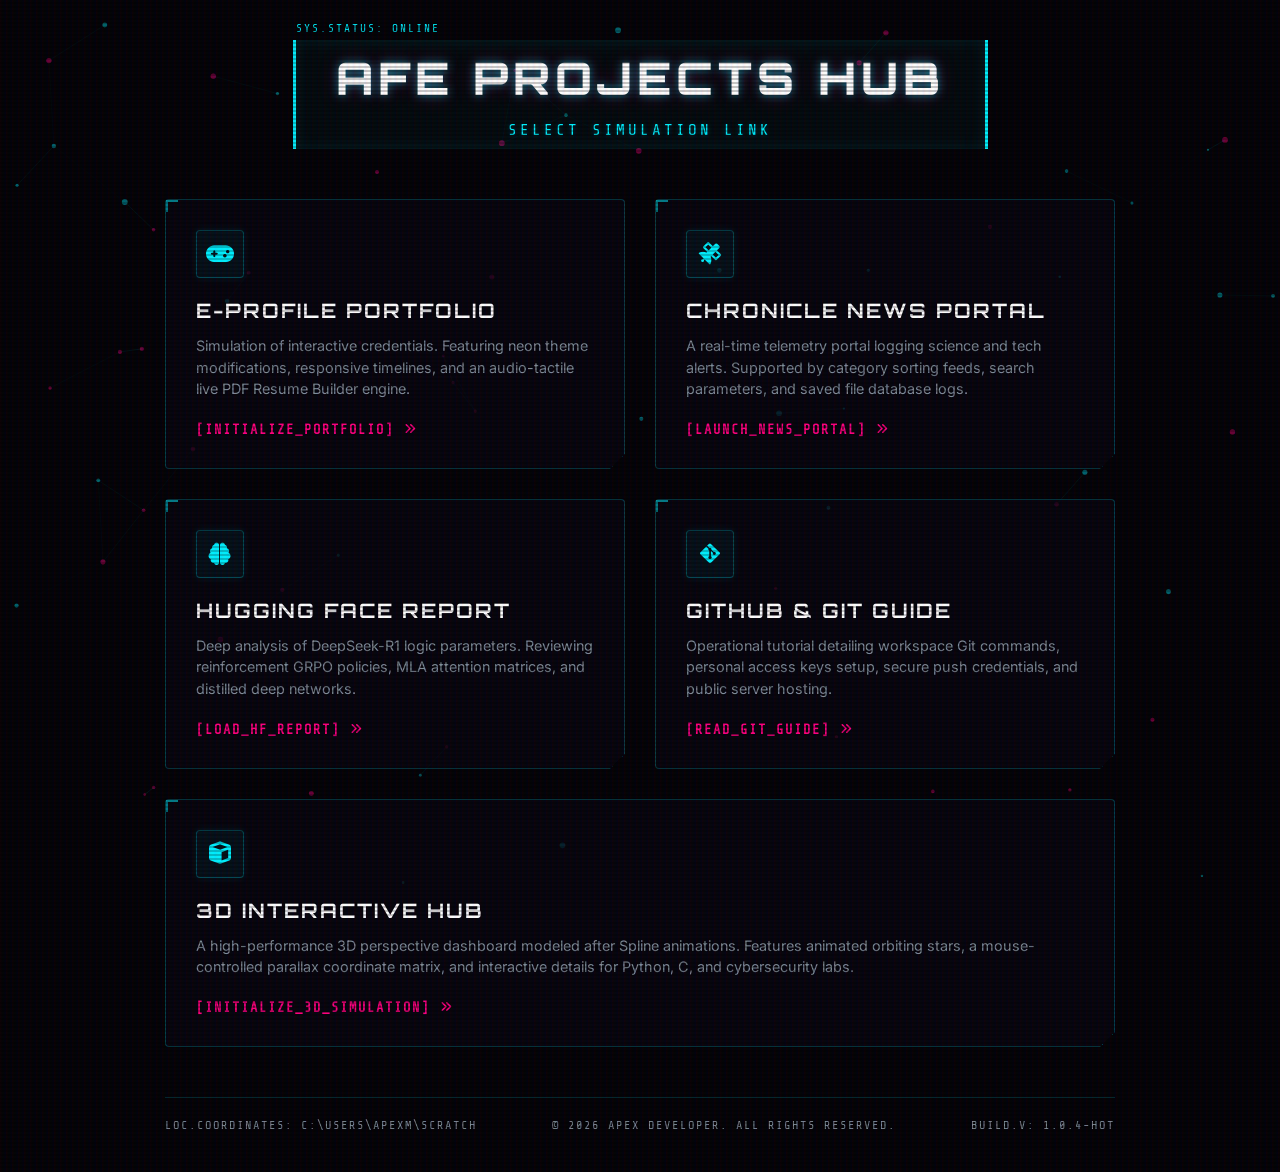
==== index.html @ 64f12b9b "Add Spline-inspired 3D Interactive Hub page under 3d_portfolio" ====
<!DOCTYPE html>
<html lang="en">
<head>
  <meta charset="UTF-8">
  <meta name="viewport" content="width=device-width, initial-scale=1.0">
  <title>AFE Projects Hub | Gaming HUD Gateway</title>
  <meta name="description" content="Futuristic gaming HUD portal linking to portfolio, news, and technical reports.">
  <!-- Google Fonts -->
  <link rel="preconnect" href="https://fonts.googleapis.com">
  <link rel="preconnect" href="https://fonts.gstatic.com" crossorigin>
  <link href="https://fonts.googleapis.com/css2?family=Orbitron:wght@500;700;900&family=Share+Tech+Mono&family=Inter:wght@400;500;600&display=swap" rel="stylesheet">
  <!-- Icons -->
  <link rel="stylesheet" href="https://cdnjs.cloudflare.com/ajax/libs/font-awesome/6.4.0/css/all.min.css">
  
  <style>
    :root {
      --bg: #030206;
      --accent-neon: #00f0ff; /* Cyber Cyan */
      --accent-magenta: #ff007f; /* Neon Pink */
      --accent-purple: #8b5cf6;
      --card-bg: rgba(9, 6, 18, 0.7);
      --border-neon: rgba(0, 240, 255, 0.25);
      --text: #ffffff;
      --text-muted: #808d9a;
    }
    
    * {
      box-sizing: border-box;
      margin: 0;
      padding: 0;
      user-select: none;
    }
    
    body {
      font-family: 'Share Tech Mono', monospace;
      background-color: var(--bg);
      color: var(--text);
      min-height: 100vh;
      display: flex;
      flex-direction: column;
      justify-content: center;
      align-items: center;
      position: relative;
      overflow: hidden;
      padding: 40px 20px;
    }
    
    /* Interactive Background Canvas */
    #particle-canvas {
      position: absolute;
      top: 0;
      left: 0;
      width: 100vw;
      height: 100vh;
      z-index: 1;
      pointer-events: all;
    }
    
    /* CRT Scanlines Overlay */
    .scanlines {
      position: absolute;
      top: 0;
      left: 0;
      width: 100%;
      height: 100%;
      background: linear-gradient(
        rgba(18, 16, 16, 0) 50%, 
        rgba(0, 0, 0, 0.25) 50%
      ), linear-gradient(
        90deg,
        rgba(255, 0, 0, 0.06),
        rgba(0, 255, 0, 0.02),
        rgba(0, 0, 255, 0.06)
      );
      background-size: 100% 4px, 6px 100%;
      z-index: 10;
      pointer-events: none;
      opacity: 0.85;
    }
    
    .container {
      max-width: 950px;
      width: 100%;
      position: relative;
      z-index: 5;
      text-align: center;
    }
    
    /* Header HUD Branding */
    header {
      margin-bottom: 50px;
      position: relative;
    }
    
    .hud-title-wrapper {
      display: inline-block;
      border-left: 3px solid var(--accent-neon);
      border-right: 3px solid var(--accent-neon);
      padding: 10px 40px;
      background: rgba(0, 240, 255, 0.03);
      box-shadow: inset 0 0 15px rgba(0, 240, 255, 0.1);
      position: relative;
    }
    
    .hud-title-wrapper::before {
      content: 'SYS.STATUS: ONLINE';
      position: absolute;
      top: -18px;
      left: 0;
      font-size: 0.7rem;
      color: var(--accent-neon);
      letter-spacing: 2px;
    }
    
    h1 {
      font-family: 'Orbitron', sans-serif;
      font-size: 2.8rem;
      font-weight: 900;
      letter-spacing: 5px;
      text-transform: uppercase;
      text-shadow: 0 0 10px rgba(0, 240, 255, 0.5), 0 0 20px rgba(255, 0, 127, 0.3);
      position: relative;
    }
    
    .subtitle {
      color: var(--accent-neon);
      font-size: 1rem;
      letter-spacing: 3px;
      margin-top: 15px;
      text-transform: uppercase;
      text-shadow: 0 0 5px rgba(0, 240, 255, 0.3);
    }
    
    /* Grid layout */
    .grid {
      display: grid;
      grid-template-columns: repeat(2, 1fr);
      gap: 30px;
      margin-bottom: 50px;
    }
    
    /* Gaming Cyber Cards */
    .card {
      background: var(--card-bg);
      border: 1px solid var(--border-neon);
      border-radius: 4px;
      padding: 30px;
      text-align: left;
      text-decoration: none;
      color: inherit;
      position: relative;
      transition: all 0.25s cubic-bezier(0.2, 0.8, 0.2, 1);
      box-shadow: 0 0 15px rgba(0,0,0,0.5);
      clip-path: polygon(0 0, 100% 0, 100% calc(100% - 15px), calc(100% - 15px) 100%, 0 100%);
    }
    
    /* Corner HUD bracket lights */
    .card::before {
      content: '';
      position: absolute;
      top: 0;
      left: 0;
      width: 10px;
      height: 10px;
      border-top: 2px solid var(--accent-neon);
      border-left: 2px solid var(--accent-neon);
      opacity: 0.5;
      transition: all 0.3s;
    }
    
    .card::after {
      content: '';
      position: absolute;
      bottom: 0;
      right: 0;
      width: 10px;
      height: 10px;
      border-bottom: 2px solid var(--accent-neon);
      border-right: 2px solid var(--accent-neon);
      opacity: 0.5;
      transition: all 0.3s;
    }
    
    .card:hover {
      border-color: var(--accent-neon);
      box-shadow: 0 0 25px rgba(0, 240, 255, 0.2), inset 0 0 15px rgba(0, 240, 255, 0.15);
      transform: translateY(-4px) scale(1.02);
    }
    
    .card:hover::before {
      width: 25px;
      height: 25px;
      opacity: 1;
      border-color: var(--accent-magenta);
    }
    
    .card:hover::after {
      width: 25px;
      height: 25px;
      opacity: 1;
      border-color: var(--accent-magenta);
    }
    
    /* Card Icon HUD */
    .icon {
      width: 48px;
      height: 48px;
      border: 1px solid var(--border-neon);
      border-radius: 4px;
      color: var(--accent-neon);
      display: flex;
      align-items: center;
      justify-content: center;
      font-size: 1.4rem;
      margin-bottom: 20px;
      box-shadow: 0 0 8px rgba(0, 240, 255, 0.1);
      background: rgba(0, 240, 255, 0.05);
      transition: all 0.3s;
    }
    
    .card:hover .icon {
      background: var(--accent-neon);
      color: #000;
      box-shadow: 0 0 15px var(--accent-neon);
      border-color: var(--accent-neon);
      transform: rotate(45deg);
    }
    
    h2 {
      font-family: 'Orbitron', sans-serif;
      font-size: 1.25rem;
      font-weight: 700;
      letter-spacing: 2px;
      margin-bottom: 12px;
      text-transform: uppercase;
      color: #fff;
      transition: color 0.3s;
    }
    
    .card:hover h2 {
      color: var(--accent-neon);
      text-shadow: 0 0 5px rgba(0, 240, 255, 0.5);
    }
    
    p {
      color: var(--text-muted);
      font-family: 'Inter', sans-serif;
      font-size: 0.9rem;
      line-height: 1.5;
      margin-bottom: 20px;
      transition: color 0.3s;
    }
    
    .card:hover p {
      color: #d1dbe5;
    }
    
    .hud-btn {
      display: inline-flex;
      align-items: center;
      gap: 10px;
      font-size: 0.85rem;
      letter-spacing: 2px;
      color: var(--accent-magenta);
      text-transform: uppercase;
      font-weight: bold;
    }
    
    .hud-btn i {
      font-size: 0.75rem;
      transition: transform 0.2s;
    }
    
    .card:hover .hud-btn {
      color: var(--accent-neon);
      text-shadow: 0 0 5px rgba(0, 240, 255, 0.5);
    }
    
    .card:hover .hud-btn i {
      transform: translateX(6px);
    }
    
    /* Footer HUD Grid */
    footer {
      color: var(--text-muted);
      font-size: 0.75rem;
      letter-spacing: 2px;
      border-top: 1px solid rgba(0, 240, 255, 0.15);
      padding-top: 20px;
      display: flex;
      justify-content: space-between;
    }
    
    @media (max-width: 768px) {
      .grid {
        grid-template-columns: 1fr;
      }
      h1 {
        font-size: 1.8rem;
      }
      footer {
        flex-direction: column;
        gap: 10px;
        text-align: center;
      }
    }
  </style>
</head>
<body>

  <!-- Game lobby interactive canvas -->
  <canvas id="particle-canvas"></canvas>
  <div class="scanlines"></div>

  <div class="container">
    <header>
      <div class="hud-title-wrapper">
        <h1 id="glitch-title">AFE PROJECTS HUB</h1>
        <div class="subtitle">Select Simulation Link</div>
      </div>
    </header>
    
    <div class="grid">
      <!-- Portfolio Card -->
      <a href="portfolio/index.html" class="card hud-card" data-sound="low">
        <div class="icon"><i class="fa-solid fa-gamepad"></i></div>
        <h2>E-Profile Portfolio</h2>
        <p>Simulation of interactive credentials. Featuring neon theme modifications, responsive timelines, and an audio-tactile live PDF Resume Builder engine.</p>
        <div class="hud-btn">[INITIALIZE_PORTFOLIO] <i class="fa-solid fa-angles-right"></i></div>
      </a>
      
      <!-- News Card -->
      <a href="news/index.html" class="card hud-card" data-sound="high">
        <div class="icon"><i class="fa-solid fa-satellite"></i></div>
        <h2>Chronicle News Portal</h2>
        <p>A real-time telemetry portal logging science and tech alerts. Supported by category sorting feeds, search parameters, and saved file database logs.</p>
        <div class="hud-btn">[LAUNCH_NEWS_PORTAL] <i class="fa-solid fa-angles-right"></i></div>
      </a>
      
      <!-- HF Report Card -->
      <a href="huggingface_model_report.md" class="card hud-card" data-sound="low">
        <div class="icon"><i class="fa-solid fa-brain"></i></div>
        <h2>Hugging Face Report</h2>
        <p>Deep analysis of DeepSeek-R1 logic parameters. Reviewing reinforcement GRPO policies, MLA attention matrices, and distilled deep networks.</p>
        <div class="hud-btn">[LOAD_HF_REPORT] <i class="fa-solid fa-angles-right"></i></div>
      </a>
      
      <!-- Git Guide Card -->
      <a href="github_guide.md" class="card hud-card" data-sound="high">
        <div class="icon"><i class="fa-brands fa-git-alt"></i></div>
        <h2>GitHub & Git Guide</h2>
        <p>Operational tutorial detailing workspace Git commands, personal access keys setup, secure push credentials, and public server hosting.</p>
        <div class="hud-btn">[READ_GIT_GUIDE] <i class="fa-solid fa-angles-right"></i></div>
      </a>
      
      <!-- 3D Spline Hub Card -->
      <a href="3d_portfolio/index.html" class="card hud-card" data-sound="high" style="grid-column: span 2;">
        <div class="icon"><i class="fa-solid fa-cube"></i></div>
        <h2>3D Interactive Hub</h2>
        <p>A high-performance 3D perspective dashboard modeled after Spline animations. Features animated orbiting stars, a mouse-controlled parallax coordinate matrix, and interactive details for Python, C, and cybersecurity labs.</p>
        <div class="hud-btn">[INITIALIZE_3D_SIMULATION] <i class="fa-solid fa-angles-right"></i></div>
      </a>
    </div>
    
    <footer>
      <span>LOC.COORDINATES: C:\USERS\APEXM\SCRATCH</span>
      <span>&copy; 2026 APEX DEVELOPER. ALL RIGHTS RESERVED.</span>
      <span>BUILD.V: 1.0.4-HOT</span>
    </footer>
  </div>

  <!-- Audio and Interactive Canvas script -->
  <script>
    // ==========================================================================
    // 1. DYNAMIC RETRO SYNTH AUDIO EFFECT ON HOVER (WEB AUDIO API)
    // ==========================================================================
    let audioCtx = null;

    function playHoverSound(type) {
      try {
        // Initialize Context on user interaction if blocked
        if (!audioCtx) {
          audioCtx = new (window.AudioContext || window.webkitAudioContext)();
        }
        
        if (audioCtx.state === 'suspended') {
          audioCtx.resume();
        }

        const osc = audioCtx.createOscillator();
        const gain = audioCtx.createGain();

        osc.connect(gain);
        gain.connect(audioCtx.destination);

        // Synth frequencies
        const baseFreq = type === 'high' ? 880 : 440;
        
        // Cyber retro synth setup
        osc.type = 'sine'; 
        osc.frequency.setValueAtTime(baseFreq, audioCtx.currentTime);
        
        // Fast pitch slide (gaming click effect)
        osc.frequency.exponentialRampToValueAtTime(baseFreq * 1.5, audioCtx.currentTime + 0.05);

        gain.gain.setValueAtTime(0.04, audioCtx.currentTime);
        gain.gain.exponentialRampToValueAtTime(0.0001, audioCtx.currentTime + 0.08);

        osc.start();
        osc.stop(audioCtx.currentTime + 0.08);
      } catch (e) {
        console.log('AudioContext error:', e);
      }
    }

    // Attach listeners to cards
    const cards = document.querySelectorAll('.hud-card');
    cards.forEach(card => {
      card.addEventListener('mouseenter', () => {
        const soundType = card.getAttribute('data-sound');
        playHoverSound(soundType);
      });
    });

    // ==========================================================================
    // 2. INTERACTIVE GAME-MENU CANVAS PARTICLES
    // ==========================================================================
    const canvas = document.getElementById('particle-canvas');
    const ctx = canvas.getContext('2d');

    let particles = [];
    const maxParticles = 65;
    let mouse = { x: null, y: null, radius: 140 };

    // Setup viewport bounds
    function resizeCanvas() {
      canvas.width = window.innerWidth;
      canvas.height = window.innerHeight;
    }
    window.addEventListener('resize', resizeCanvas);
    resizeCanvas();

    // Mouse movement listeners
    window.addEventListener('mousemove', (e) => {
      mouse.x = e.clientX;
      mouse.y = e.clientY;
    });

    window.addEventListener('mouseout', () => {
      mouse.x = null;
      mouse.y = null;
    });

    // Particle Object
    class Particle {
      constructor() {
        this.x = Math.random() * canvas.width;
        this.y = Math.random() * canvas.height;
        this.size = Math.random() * 2 + 1;
        this.speedX = (Math.random() - 0.5) * 0.7;
        this.speedY = (Math.random() - 0.5) * 0.7;
        this.baseColor = Math.random() > 0.5 ? 'rgba(0, 240, 255, 0.4)' : 'rgba(255, 0, 127, 0.4)';
      }

      update() {
        this.x += this.speedX;
        this.y += this.speedY;

        // Bounce on boundaries
        if (this.x < 0 || this.x > canvas.width) this.speedX *= -1;
        if (this.y < 0 || this.y > canvas.height) this.speedY *= -1;

        // Mouse interaction push
        if (mouse.x != null && mouse.y != null) {
          let dx = this.x - mouse.x;
          let dy = this.y - mouse.y;
          let distance = Math.sqrt(dx*dx + dy*dy);
          if (distance < mouse.radius) {
            let force = (mouse.radius - distance) / mouse.radius;
            let directionX = dx / distance;
            let directionY = dy / distance;
            this.x += directionX * force * 2;
            this.y += directionY * force * 2;
          }
        }
      }

      draw() {
        ctx.beginPath();
        ctx.arc(this.x, this.y, this.size, 0, Math.PI * 2);
        ctx.fillStyle = this.baseColor;
        ctx.fill();
      }
    }

    // Init Particle array
    function init() {
      particles = [];
      for (let i = 0; i < maxParticles; i++) {
        particles.push(new Particle());
      }
    }
    init();

    // Line drawing and animation loop
    function animate() {
      ctx.clearRect(0, 0, canvas.width, canvas.height);
      
      // Background dark depth
      ctx.fillStyle = 'rgba(3, 2, 6, 1)';
      ctx.fillRect(0,0, canvas.width, canvas.height);
      
      // Update & Draw particles
      particles.forEach(p => {
        p.update();
        p.draw();
      });

      // Connect lines
      for (let i = 0; i < particles.length; i++) {
        for (let j = i + 1; j < particles.length; j++) {
          let dx = particles[i].x - particles[j].x;
          let dy = particles[i].y - particles[j].y;
          let dist = Math.sqrt(dx*dx + dy*dy);

          if (dist < 110) {
            // Draw connecting lines with dynamic opacity based on distance
            let alpha = (110 - dist) / 110 * 0.12;
            ctx.beginPath();
            ctx.moveTo(particles[i].x, particles[i].y);
            ctx.lineTo(particles[j].x, particles[j].y);
            ctx.strokeStyle = `rgba(0, 240, 255, ${alpha})`;
            ctx.lineWidth = 0.8;
            ctx.stroke();
          }
        }
      }
      
      requestAnimationFrame(animate);
    }
    animate();
  </script>
</body>
</html>
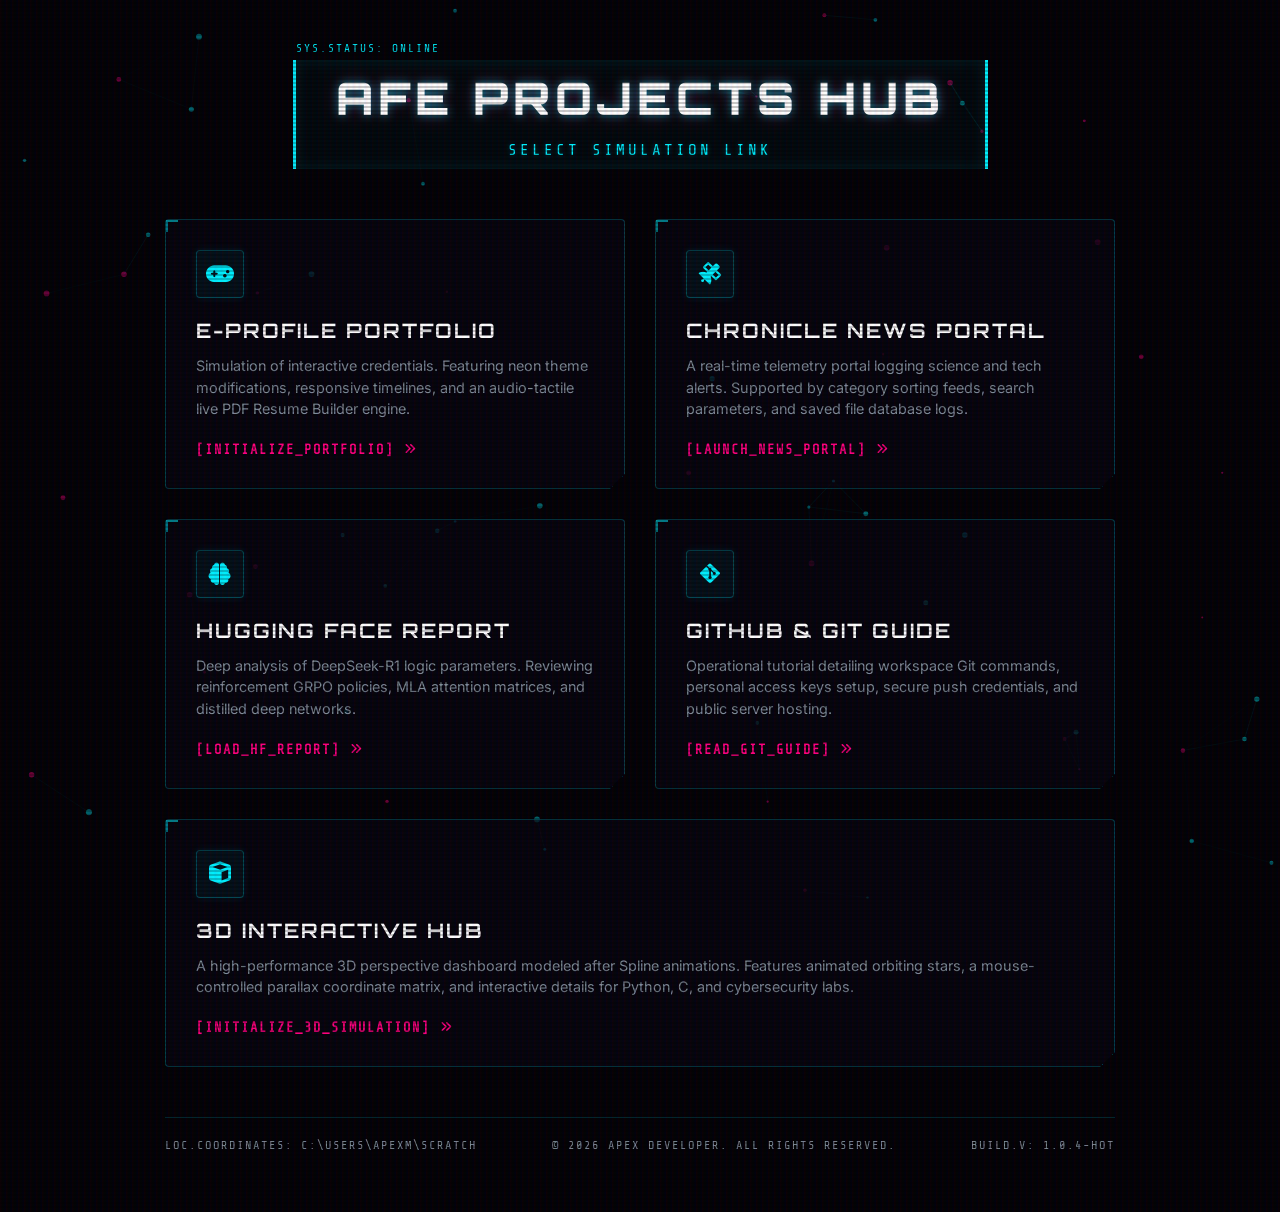
==== commit e50a5ecf: "Fix: enable vertical scrolling and set particle canvas to fixed on main gateway index.html" ====
--- a/index.html
+++ b/index.html
@@ -38,16 +38,17 @@
       min-height: 100vh;
       display: flex;
       flex-direction: column;
-      justify-content: center;
+      justify-content: flex-start;
       align-items: center;
       position: relative;
-      overflow: hidden;
-      padding: 40px 20px;
+      overflow-x: hidden;
+      overflow-y: auto;
+      padding: 60px 20px;
     }
     
     /* Interactive Background Canvas */
     #particle-canvas {
-      position: absolute;
+      position: fixed;
       top: 0;
       left: 0;
       width: 100vw;
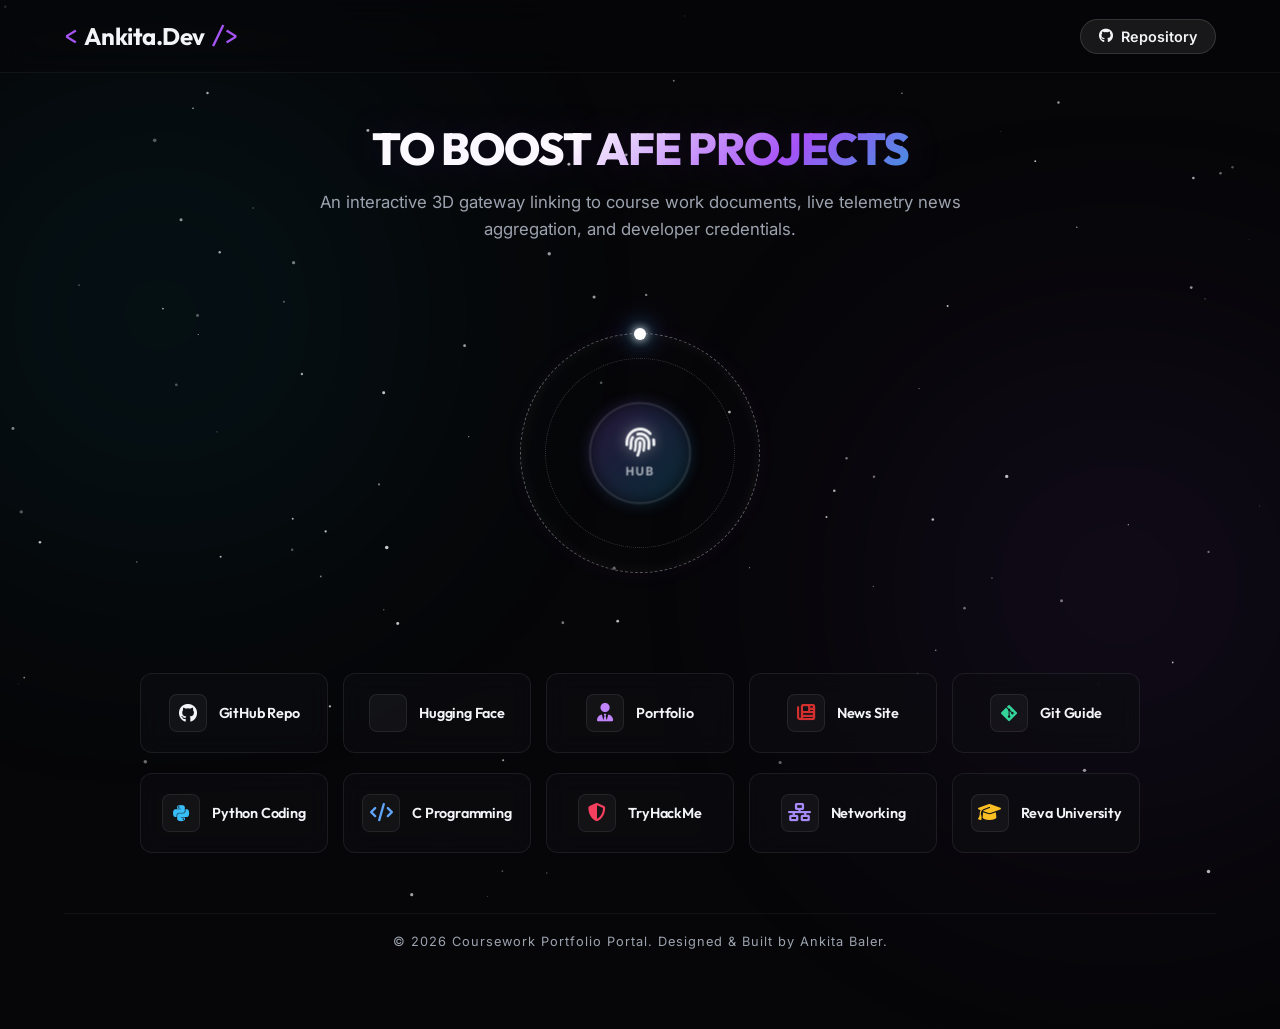
==== commit d6d6fa3e: "Initial commit - AFE Project" ====
--- a/index.html
+++ b/index.html
@@ -3,543 +3,984 @@
 <head>
   <meta charset="UTF-8">
   <meta name="viewport" content="width=device-width, initial-scale=1.0">
-  <title>AFE Projects Hub | Gaming HUD Gateway</title>
-  <meta name="description" content="Futuristic gaming HUD portal linking to portfolio, news, and technical reports.">
+  <title>Ankita Baler | AFE Projects Hub</title>
+  <meta name="description" content="3D interactive gateway and dashboard linking to AFE coursework projects. Modeled after Spline dynamics.">
   <!-- Google Fonts -->
   <link rel="preconnect" href="https://fonts.googleapis.com">
   <link rel="preconnect" href="https://fonts.gstatic.com" crossorigin>
-  <link href="https://fonts.googleapis.com/css2?family=Orbitron:wght@500;700;900&family=Share+Tech+Mono&family=Inter:wght@400;500;600&display=swap" rel="stylesheet">
+  <link href="https://fonts.googleapis.com/css2?family=Inter:wght@300;400;500;600;700&family=Outfit:wght@500;600;700;800&family=Fira+Code:wght@400;500&display=swap" rel="stylesheet">
   <!-- Icons -->
   <link rel="stylesheet" href="https://cdnjs.cloudflare.com/ajax/libs/font-awesome/6.4.0/css/all.min.css">
   
   <style>
     :root {
-      --bg: #030206;
-      --accent-neon: #00f0ff; /* Cyber Cyan */
-      --accent-magenta: #ff007f; /* Neon Pink */
-      --accent-purple: #8b5cf6;
-      --card-bg: rgba(9, 6, 18, 0.7);
-      --border-neon: rgba(0, 240, 255, 0.25);
-      --text: #ffffff;
-      --text-muted: #808d9a;
-    }
-    
+      --bg-color: #060608;
+      --panel-bg: rgba(13, 13, 18, 0.65);
+      --border-glow: rgba(168, 85, 247, 0.25);
+      --color-text-main: #f3f4f6;
+      --color-text-sub: #9ca3af;
+      --color-accent-purple: #a855f7;
+      --color-accent-cyan: #06b6d4;
+      --font-display: 'Outfit', sans-serif;
+      --font-body: 'Inter', sans-serif;
+      --font-mono: 'Fira Code', monospace;
+    }
+
     * {
       box-sizing: border-box;
       margin: 0;
       padding: 0;
-      user-select: none;
-    }
-    
+    }
+
     body {
-      font-family: 'Share Tech Mono', monospace;
-      background-color: var(--bg);
-      color: var(--text);
+      background-color: var(--bg-color);
+      color: var(--color-text-main);
+      font-family: var(--font-body);
+      overflow-x: hidden;
       min-height: 100vh;
-      display: flex;
-      flex-direction: column;
-      justify-content: flex-start;
-      align-items: center;
       position: relative;
-      overflow-x: hidden;
-      overflow-y: auto;
-      padding: 60px 20px;
-    }
-    
-    /* Interactive Background Canvas */
-    #particle-canvas {
+    }
+
+    .container {
+      max-width: 1200px;
+      margin: 0 auto;
+      padding: 0 24px;
+    }
+
+    /* Starry Background */
+    #starfield {
       position: fixed;
       top: 0;
       left: 0;
       width: 100vw;
       height: 100vh;
-      z-index: 1;
-      pointer-events: all;
-    }
-    
-    /* CRT Scanlines Overlay */
-    .scanlines {
+      z-index: -2;
+      pointer-events: none;
+    }
+
+    /* Glowing ambient orbs */
+    .glow-orb {
+      position: fixed;
+      width: 450px;
+      height: 450px;
+      border-radius: 50%;
+      filter: blur(140px);
+      opacity: 0.1;
+      z-index: -1;
+      pointer-events: none;
+      animation: float-glow 25s ease-in-out infinite alternate;
+    }
+    .glow-cyan {
+      background: var(--color-accent-cyan);
+      top: 10%;
+      left: -5%;
+    }
+    .glow-purple {
+      background: var(--color-accent-purple);
+      bottom: 10%;
+      right: -5%;
+      animation-delay: -5s;
+    }
+
+    @keyframes float-glow {
+      0% { transform: translate(0, 0) scale(1); }
+      100% { transform: translate(50px, 30px) scale(1.1); }
+    }
+
+    /* Navigation header */
+    header {
+      position: fixed;
+      top: 0;
+      left: 0;
+      width: 100%;
+      z-index: 100;
+      background: rgba(6, 6, 8, 0.4);
+      backdrop-filter: blur(16px);
+      -webkit-backdrop-filter: blur(16px);
+      border-bottom: 1px solid rgba(255, 255, 255, 0.05);
+    }
+
+    .navbar {
+      height: 72px;
+      display: flex;
+      justify-content: space-between;
+      align-items: center;
+    }
+
+    .logo {
+      font-family: var(--font-display);
+      font-size: 1.5rem;
+      font-weight: 700;
+      text-decoration: none;
+      color: var(--color-text-main);
+      display: flex;
+      align-items: center;
+      gap: 6px;
+      letter-spacing: -0.5px;
+    }
+
+    .bracket {
+      color: var(--color-accent-purple);
+      font-family: var(--font-mono);
+      font-weight: 500;
+    }
+
+    .cta-btn-header {
+      display: inline-flex;
+      align-items: center;
+      gap: 8px;
+      background: rgba(255, 255, 255, 0.08);
+      border: 1px solid rgba(255, 255, 255, 0.12);
+      color: var(--color-text-main);
+      padding: 8px 18px;
+      border-radius: 20px;
+      font-size: 0.9rem;
+      font-weight: 600;
+      text-decoration: none;
+      transition: all 0.3s ease;
+    }
+
+    .cta-btn-header:hover {
+      background: var(--color-text-main);
+      color: var(--bg-color);
+      transform: translateY(-2px);
+    }
+
+    /* Main Section */
+    .main-content {
+      padding-top: 120px;
+      padding-bottom: 80px;
+      display: flex;
+      flex-direction: column;
+      align-items: center;
+    }
+
+    .hero-header {
+      text-align: center;
+      max-width: 700px;
+      margin-bottom: 20px;
+    }
+
+    .glow-text {
+      font-family: var(--font-display);
+      font-size: 2.8rem;
+      font-weight: 800;
+      letter-spacing: -1px;
+      margin-bottom: 12px;
+      background: linear-gradient(135deg, #fff 40%, var(--color-accent-purple) 70%, var(--color-accent-cyan) 100%);
+      -webkit-background-clip: text;
+      -webkit-text-fill-color: transparent;
+      text-shadow: 0 0 40px rgba(168, 85, 247, 0.15);
+    }
+
+    .subtitle {
+      font-size: 1.05rem;
+      color: var(--color-text-sub);
+      line-height: 1.6;
+    }
+
+    /* 3D Scene Viewport */
+    .scene-viewport {
+      width: 100%;
+      height: 380px;
+      display: flex;
+      justify-content: center;
+      align-items: center;
+      position: relative;
+      perspective: 1200px;
+      margin-bottom: 30px;
+    }
+
+    .scene-container {
+      width: 400px;
+      height: 340px;
+      display: flex;
+      justify-content: center;
+      align-items: center;
+      transform-style: preserve-3d;
+      transition: transform 0.25s ease-out;
+    }
+
+    .orbit-3d-wrapper {
+      position: relative;
+      width: 240px;
+      height: 240px;
+      display: flex;
+      justify-content: center;
+      align-items: center;
+      transform-style: preserve-3d;
+    }
+
+    /* 3D Rings */
+    .ring {
+      position: absolute;
+      border-radius: 50%;
+      transform-style: preserve-3d;
+    }
+
+    .outer-ring {
+      width: 240px;
+      height: 240px;
+      border: 1.5px dashed rgba(255, 255, 255, 0.35);
+      box-shadow: inset 0 0 15px rgba(255, 255, 255, 0.05), 0 0 20px rgba(168, 85, 247, 0.05);
+      animation: outer-spin 14s linear infinite;
+    }
+
+    .middle-ring {
+      width: 190px;
+      height: 190px;
+      border: 1px dotted rgba(255, 255, 255, 0.2);
+      animation: inner-spin 18s linear infinite reverse;
+    }
+
+    .orbiting-orb {
+      position: absolute;
+      width: 12px;
+      height: 12px;
+      background-color: #fff;
+      border-radius: 50%;
+      top: 0;
+      left: 50%;
+      transform: translate(-50%, -50%);
+      box-shadow: 
+        0 0 10px #fff,
+        0 0 22px var(--color-accent-cyan),
+        0 0 35px var(--color-accent-purple);
+    }
+
+    .central-portfolio-card {
+      position: absolute;
+      width: 100px;
+      height: 100px;
+      border-radius: 50%;
+      background: rgba(10, 10, 15, 0.85);
+      backdrop-filter: blur(14px);
+      -webkit-backdrop-filter: blur(14px);
+      border: 2px solid rgba(255, 255, 255, 0.12);
+      transform: translateZ(25px);
+      display: flex;
+      justify-content: center;
+      align-items: center;
+      cursor: pointer;
+      z-index: 10;
+      transition: all 0.4s cubic-bezier(0.175, 0.885, 0.32, 1.275);
+    }
+
+    .card-inner {
+      display: flex;
+      flex-direction: column;
+      align-items: center;
+      justify-content: center;
+      gap: 6px;
+    }
+
+    .fingerprint-icon {
+      font-size: 1.8rem;
+      color: var(--color-text-main);
+      text-shadow: 0 0 15px rgba(255, 255, 255, 0.5);
+      transition: all 0.3s ease;
+    }
+
+    .title-text {
+      font-family: var(--font-display);
+      font-size: 0.75rem;
+      font-weight: 700;
+      text-transform: uppercase;
+      letter-spacing: 1px;
+      color: var(--color-text-sub);
+    }
+
+    .card-glow {
+      position: absolute;
+      top: -2px;
+      left: -2px;
+      right: -2px;
+      bottom: -2px;
+      border-radius: 50%;
+      background: linear-gradient(135deg, var(--color-accent-purple), var(--color-accent-cyan));
+      z-index: -1;
+      opacity: 0.2;
+      filter: blur(8px);
+      transition: opacity 0.4s ease;
+    }
+
+    .central-portfolio-card:hover {
+      border-color: rgba(255, 255, 255, 0.3);
+      transform: translateZ(35px) scale(1.08);
+    }
+
+    .central-portfolio-card:hover .fingerprint-icon {
+      color: var(--color-accent-cyan);
+      text-shadow: 0 0 15px var(--color-accent-cyan);
+    }
+
+    .central-portfolio-card:hover .title-text {
+      color: #fff;
+    }
+
+    .central-portfolio-card:hover .card-glow {
+      opacity: 0.6;
+    }
+
+    @keyframes outer-spin {
+      from { transform: rotateX(68deg) rotateY(14deg) rotateZ(0deg); }
+      to { transform: rotateX(68deg) rotateY(14deg) rotateZ(360deg); }
+    }
+
+    @keyframes inner-spin {
+      from { transform: rotateX(60deg) rotateY(-18deg) rotateZ(0deg); }
+      to { transform: rotateX(60deg) rotateY(-18deg) rotateZ(360deg); }
+    }
+
+    /* Glassmorphic Card Grid (10 columns/cards) */
+    .grid-section {
+      width: 100%;
+      max-width: 1000px;
+    }
+
+    .grid-container {
+      display: flex;
+      flex-direction: column;
+      gap: 20px;
+    }
+
+    .grid-row {
+      display: grid;
+      grid-template-columns: repeat(5, 1fr);
+      gap: 15px;
+    }
+
+    .grid-card {
+      height: 80px;
+      background: var(--panel-bg);
+      border: 1px solid rgba(255, 255, 255, 0.08);
+      border-radius: 12px;
+      display: flex;
+      align-items: center;
+      justify-content: center;
+      cursor: pointer;
+      text-decoration: none;
+      color: inherit;
+      backdrop-filter: blur(12px);
+      -webkit-backdrop-filter: blur(12px);
+      transition: all 0.3s cubic-bezier(0.165, 0.84, 0.44, 1);
+      position: relative;
+      overflow: hidden;
+    }
+
+    .grid-card::before {
+      content: '';
       position: absolute;
       top: 0;
       left: 0;
       width: 100%;
       height: 100%;
-      background: linear-gradient(
-        rgba(18, 16, 16, 0) 50%, 
-        rgba(0, 0, 0, 0.25) 50%
-      ), linear-gradient(
-        90deg,
-        rgba(255, 0, 0, 0.06),
-        rgba(0, 255, 0, 0.02),
-        rgba(0, 0, 255, 0.06)
-      );
-      background-size: 100% 4px, 6px 100%;
-      z-index: 10;
-      pointer-events: none;
-      opacity: 0.85;
-    }
-    
-    .container {
-      max-width: 950px;
-      width: 100%;
-      position: relative;
-      z-index: 5;
-      text-align: center;
-    }
-    
-    /* Header HUD Branding */
-    header {
-      margin-bottom: 50px;
-      position: relative;
-    }
-    
-    .hud-title-wrapper {
-      display: inline-block;
-      border-left: 3px solid var(--accent-neon);
-      border-right: 3px solid var(--accent-neon);
-      padding: 10px 40px;
-      background: rgba(0, 240, 255, 0.03);
-      box-shadow: inset 0 0 15px rgba(0, 240, 255, 0.1);
-      position: relative;
-    }
-    
-    .hud-title-wrapper::before {
-      content: 'SYS.STATUS: ONLINE';
-      position: absolute;
-      top: -18px;
-      left: 0;
-      font-size: 0.7rem;
-      color: var(--accent-neon);
-      letter-spacing: 2px;
-    }
-    
-    h1 {
-      font-family: 'Orbitron', sans-serif;
-      font-size: 2.8rem;
-      font-weight: 900;
-      letter-spacing: 5px;
-      text-transform: uppercase;
-      text-shadow: 0 0 10px rgba(0, 240, 255, 0.5), 0 0 20px rgba(255, 0, 127, 0.3);
-      position: relative;
-    }
-    
-    .subtitle {
-      color: var(--accent-neon);
-      font-size: 1rem;
-      letter-spacing: 3px;
-      margin-top: 15px;
-      text-transform: uppercase;
-      text-shadow: 0 0 5px rgba(0, 240, 255, 0.3);
-    }
-    
-    /* Grid layout */
-    .grid {
-      display: grid;
-      grid-template-columns: repeat(2, 1fr);
-      gap: 30px;
-      margin-bottom: 50px;
-    }
-    
-    /* Gaming Cyber Cards */
-    .card {
-      background: var(--card-bg);
-      border: 1px solid var(--border-neon);
-      border-radius: 4px;
-      padding: 30px;
-      text-align: left;
-      text-decoration: none;
-      color: inherit;
-      position: relative;
-      transition: all 0.25s cubic-bezier(0.2, 0.8, 0.2, 1);
-      box-shadow: 0 0 15px rgba(0,0,0,0.5);
-      clip-path: polygon(0 0, 100% 0, 100% calc(100% - 15px), calc(100% - 15px) 100%, 0 100%);
-    }
-    
-    /* Corner HUD bracket lights */
-    .card::before {
-      content: '';
-      position: absolute;
+      background: linear-gradient(135deg, rgba(168, 85, 247, 0.05), rgba(6, 182, 212, 0.05));
+      opacity: 0;
+      transition: opacity 0.3s;
+    }
+
+    .grid-card:hover {
+      transform: translateY(-4px);
+      border-color: var(--border-glow);
+      box-shadow: 0 8px 24px rgba(0, 0, 0, 0.4), 0 0 15px rgba(168, 85, 247, 0.1);
+    }
+
+    .grid-card:hover::before {
+      opacity: 1;
+    }
+
+    .card-content {
+      display: flex;
+      align-items: center;
+      gap: 12px;
+      z-index: 2;
+    }
+
+    .icon-box {
+      width: 38px;
+      height: 38px;
+      border-radius: 8px;
+      background: rgba(255, 255, 255, 0.04);
+      border: 1px solid rgba(255, 255, 255, 0.08);
+      display: flex;
+      align-items: center;
+      justify-content: center;
+      font-size: 1.15rem;
+      transition: all 0.3s;
+    }
+
+    .grid-card:hover .icon-box {
+      background: rgba(255, 255, 255, 0.1);
+      border-color: rgba(255, 255, 255, 0.2);
+    }
+
+    .card-title {
+      font-family: var(--font-display);
+      font-size: 0.9rem;
+      font-weight: 600;
+      letter-spacing: -0.2px;
+      color: var(--color-text-main);
+    }
+
+    /* Row 1 specific icon colors */
+    .github-icon { color: #f3f4f6; }
+    .hf-icon { color: #FFD21E; }
+    .portfolio-icon { color: #c084fc; }
+    .news-icon { color: #d32f2f; }
+    .guide-icon { color: #34d399; }
+
+    /* Row 2 specific icon colors */
+    .python-icon { color: #38bdf8; }
+    .c-icon { color: #60a5fa; }
+    .thm-icon { color: #f43f5e; }
+    .net-icon { color: #a78bfa; }
+    .reva-icon { color: #fbbf24; }
+
+    /* Detail Modal Styles */
+    .modal-overlay {
+      position: fixed;
       top: 0;
       left: 0;
-      width: 10px;
-      height: 10px;
-      border-top: 2px solid var(--accent-neon);
-      border-left: 2px solid var(--accent-neon);
-      opacity: 0.5;
-      transition: all 0.3s;
-    }
-    
-    .card::after {
-      content: '';
+      width: 100%;
+      height: 100%;
+      background: rgba(0, 0, 0, 0.6);
+      backdrop-filter: blur(8px);
+      -webkit-backdrop-filter: blur(8px);
+      z-index: 1000;
+      display: flex;
+      align-items: center;
+      justify-content: center;
+      opacity: 0;
+      pointer-events: none;
+      transition: opacity 0.3s;
+    }
+
+    .modal-overlay.open {
+      opacity: 1;
+      pointer-events: all;
+    }
+
+    .modal-box {
+      background: rgba(15, 15, 20, 0.95);
+      border: 1px solid rgba(255, 255, 255, 0.1);
+      border-radius: 16px;
+      width: 90%;
+      max-width: 550px;
+      padding: 30px;
+      position: relative;
+      box-shadow: 0 20px 50px rgba(0,0,0,0.5);
+    }
+
+    .modal-close {
       position: absolute;
-      bottom: 0;
-      right: 0;
-      width: 10px;
-      height: 10px;
-      border-bottom: 2px solid var(--accent-neon);
-      border-right: 2px solid var(--accent-neon);
-      opacity: 0.5;
-      transition: all 0.3s;
-    }
-    
-    .card:hover {
-      border-color: var(--accent-neon);
-      box-shadow: 0 0 25px rgba(0, 240, 255, 0.2), inset 0 0 15px rgba(0, 240, 255, 0.15);
-      transform: translateY(-4px) scale(1.02);
-    }
-    
-    .card:hover::before {
-      width: 25px;
-      height: 25px;
-      opacity: 1;
-      border-color: var(--accent-magenta);
-    }
-    
-    .card:hover::after {
-      width: 25px;
-      height: 25px;
-      opacity: 1;
-      border-color: var(--accent-magenta);
-    }
-    
-    /* Card Icon HUD */
-    .icon {
-      width: 48px;
-      height: 48px;
-      border: 1px solid var(--border-neon);
+      top: 20px;
+      right: 20px;
+      background: none;
+      border: none;
+      color: var(--color-text-sub);
+      font-size: 1.25rem;
+      cursor: pointer;
+    }
+
+    .modal-close:hover {
+      color: #fff;
+    }
+
+    .modal-body {
+      margin-top: 10px;
+    }
+
+    .modal-body h3 {
+      font-family: var(--font-display);
+      font-size: 1.4rem;
+      margin-bottom: 15px;
+      display: flex;
+      align-items: center;
+      gap: 12px;
+    }
+
+    .modal-body p {
+      color: var(--color-text-sub);
+      font-size: 0.95rem;
+      line-height: 1.6;
+      margin-bottom: 15px;
+    }
+
+    .modal-body code {
+      background: rgba(255,255,255,0.06);
+      padding: 2px 6px;
       border-radius: 4px;
-      color: var(--accent-neon);
-      display: flex;
-      align-items: center;
-      justify-content: center;
-      font-size: 1.4rem;
-      margin-bottom: 20px;
-      box-shadow: 0 0 8px rgba(0, 240, 255, 0.1);
-      background: rgba(0, 240, 255, 0.05);
-      transition: all 0.3s;
-    }
-    
-    .card:hover .icon {
-      background: var(--accent-neon);
-      color: #000;
-      box-shadow: 0 0 15px var(--accent-neon);
-      border-color: var(--accent-neon);
-      transform: rotate(45deg);
-    }
-    
-    h2 {
-      font-family: 'Orbitron', sans-serif;
-      font-size: 1.25rem;
+      font-family: var(--font-mono);
+      font-size: 0.85rem;
+    }
+
+    .modal-body pre {
+      background: rgba(255,255,255,0.04);
+      border: 1px solid rgba(255,255,255,0.08);
+      padding: 15px;
+      border-radius: 8px;
+      font-family: var(--font-mono);
+      font-size: 0.85rem;
+      overflow-x: auto;
+      margin-bottom: 15px;
+      color: #38bdf8;
+    }
+
+    .modal-list-title {
       font-weight: 700;
-      letter-spacing: 2px;
-      margin-bottom: 12px;
-      text-transform: uppercase;
-      color: #fff;
-      transition: color 0.3s;
-    }
-    
-    .card:hover h2 {
-      color: var(--accent-neon);
-      text-shadow: 0 0 5px rgba(0, 240, 255, 0.5);
-    }
-    
-    p {
-      color: var(--text-muted);
-      font-family: 'Inter', sans-serif;
+      margin-top: 15px;
+      margin-bottom: 8px;
+      font-size: 0.95rem;
+    }
+
+    .modal-list {
+      list-style: none;
+    }
+
+    .modal-list li {
+      margin-bottom: 8px;
       font-size: 0.9rem;
-      line-height: 1.5;
-      margin-bottom: 20px;
-      transition: color 0.3s;
-    }
-    
-    .card:hover p {
-      color: #d1dbe5;
-    }
-    
-    .hud-btn {
-      display: inline-flex;
-      align-items: center;
-      gap: 10px;
-      font-size: 0.85rem;
-      letter-spacing: 2px;
-      color: var(--accent-magenta);
-      text-transform: uppercase;
-      font-weight: bold;
-    }
-    
-    .hud-btn i {
-      font-size: 0.75rem;
-      transition: transform 0.2s;
-    }
-    
-    .card:hover .hud-btn {
-      color: var(--accent-neon);
-      text-shadow: 0 0 5px rgba(0, 240, 255, 0.5);
-    }
-    
-    .card:hover .hud-btn i {
-      transform: translateX(6px);
-    }
-    
-    /* Footer HUD Grid */
+      color: var(--color-text-sub);
+    }
+
+    .modal-list li i {
+      color: var(--color-accent-cyan);
+      margin-right: 8px;
+    }
+
+    /* Footer */
     footer {
-      color: var(--text-muted);
-      font-size: 0.75rem;
-      letter-spacing: 2px;
-      border-top: 1px solid rgba(0, 240, 255, 0.15);
+      margin-top: 60px;
+      color: var(--color-text-sub);
+      font-size: 0.8rem;
+      letter-spacing: 1px;
+      border-top: 1px solid rgba(255, 255, 255, 0.05);
       padding-top: 20px;
-      display: flex;
-      justify-content: space-between;
-    }
-    
-    @media (max-width: 768px) {
-      .grid {
-        grid-template-columns: 1fr;
+      text-align: center;
+      width: 100%;
+    }
+
+    /* Responsive */
+    @media (max-width: 900px) {
+      .grid-row {
+        grid-template-columns: repeat(3, 1fr);
       }
-      h1 {
-        font-size: 1.8rem;
+    }
+
+    @media (max-width: 600px) {
+      .grid-row {
+        grid-template-columns: repeat(2, 1fr);
       }
-      footer {
-        flex-direction: column;
-        gap: 10px;
-        text-align: center;
+      .glow-text {
+        font-size: 2.1rem;
       }
     }
   </style>
 </head>
 <body>
 
-  <!-- Game lobby interactive canvas -->
-  <canvas id="particle-canvas"></canvas>
-  <div class="scanlines"></div>
-
-  <div class="container">
-    <header>
-      <div class="hud-title-wrapper">
-        <h1 id="glitch-title">AFE PROJECTS HUB</h1>
-        <div class="subtitle">Select Simulation Link</div>
+  <!-- Background starry field and glow spots -->
+  <canvas id="starfield"></canvas>
+  <div class="glow-orb glow-cyan"></div>
+  <div class="glow-orb glow-purple"></div>
+
+  <!-- Navigation header -->
+  <header>
+    <div class="container navbar">
+      <a href="#" class="logo">
+        <span class="bracket">&lt;</span> Ankita.Dev <span class="bracket">/&gt;</span>
+      </a>
+      <div class="nav-actions">
+        <a href="https://github.com/ankitabaler/AFE_Ankita_R25EJ009" target="_blank" class="cta-btn-header">
+          <i class="fa-brands fa-github"></i> Repository
+        </a>
       </div>
-    </header>
+    </div>
+  </header>
+
+  <!-- Main viewport -->
+  <main class="container main-content">
     
-    <div class="grid">
-      <!-- Portfolio Card -->
-      <a href="portfolio/index.html" class="card hud-card" data-sound="low">
-        <div class="icon"><i class="fa-solid fa-gamepad"></i></div>
-        <h2>E-Profile Portfolio</h2>
-        <p>Simulation of interactive credentials. Featuring neon theme modifications, responsive timelines, and an audio-tactile live PDF Resume Builder engine.</p>
-        <div class="hud-btn">[INITIALIZE_PORTFOLIO] <i class="fa-solid fa-angles-right"></i></div>
-      </a>
+    <div class="hero-header">
+      <h1 class="glow-text">TO BOOST AFE PROJECTS</h1>
+      <p class="subtitle">An interactive 3D gateway linking to course work documents, live telemetry news aggregation, and developer credentials.</p>
+    </div>
+
+    <!-- Central 3D orbital rings structure -->
+    <section class="scene-viewport">
+      <div class="scene-container" id="interactive-scene">
+        <div class="orbit-3d-wrapper">
+          <div class="ring outer-ring">
+            <div class="orbiting-orb"></div>
+          </div>
+          <div class="ring middle-ring"></div>
+          <div class="central-portfolio-card">
+            <div class="card-inner">
+              <i class="fa-solid fa-fingerprint fingerprint-icon"></i>
+              <span class="title-text">Hub</span>
+            </div>
+            <div class="card-glow"></div>
+          </div>
+        </div>
+      </div>
+    </section>
+
+    <!-- Glassmorphic Grid Menu -->
+    <section class="grid-section">
+      <div class="grid-container">
+        
+        <!-- Row 1: Coursework Projects & Guides -->
+        <div class="grid-row">
+          
+          <!-- GitHub Repo Link -->
+          <a href="https://github.com/ankitabaler/AFE_Ankita_R25EJ009" target="_blank" class="grid-card" data-sound="low">
+            <div class="card-content">
+              <div class="icon-box github-icon"><i class="fa-brands fa-github"></i></div>
+              <span class="card-title">GitHub Repo</span>
+            </div>
+          </a>
+
+          <!-- Hugging Face Card -->
+          <a href="huggingface.html" class="grid-card" data-sound="high">
+            <div class="card-content">
+              <div class="icon-box hf-icon"><i class="fa-solid fa-face-smiling-hands"></i></div>
+              <span class="card-title">Hugging Face</span>
+            </div>
+          </a>
+
+          <!-- Portfolio E-Profile -->
+          <a href="portfolio.html" class="grid-card" data-sound="low">
+            <div class="card-content">
+              <div class="icon-box portfolio-icon"><i class="fa-solid fa-user-tie"></i></div>
+              <span class="card-title">Portfolio</span>
+            </div>
+          </a>
+
+          <!-- Live News Portal -->
+          <a href="news.html" class="grid-card" data-sound="high">
+            <div class="card-content">
+              <div class="icon-box news-icon"><i class="fa-solid fa-newspaper"></i></div>
+              <span class="card-title">News Site</span>
+            </div>
+          </a>
+
+          <!-- Git Setup Guide (Opens Modal) -->
+          <div class="grid-card" onclick="openDetails('git-guide')" data-sound="low">
+            <div class="card-content">
+              <div class="icon-box guide-icon"><i class="fa-brands fa-git-alt"></i></div>
+              <span class="card-title">Git Guide</span>
+            </div>
+          </div>
+
+        </div>
+
+        <!-- Row 2: Skills & Backgrounds -->
+        <div class="grid-row">
+          
+          <!-- Python Coding -->
+          <div class="grid-card" onclick="openDetails('python')" data-sound="high">
+            <div class="card-content">
+              <div class="icon-box python-icon"><i class="fa-brands fa-python"></i></div>
+              <span class="card-title">Python Coding</span>
+            </div>
+          </div>
+
+          <!-- C Lang -->
+          <div class="grid-card" onclick="openDetails('c-lang')" data-sound="low">
+            <div class="card-content">
+              <div class="icon-box c-icon"><i class="fa-solid fa-code"></i></div>
+              <span class="card-title">C Programming</span>
+            </div>
+          </div>
+
+          <!-- THM Defenses -->
+          <div class="grid-card" onclick="openDetails('thm')" data-sound="high">
+            <div class="card-content">
+              <div class="icon-box thm-icon"><i class="fa-solid fa-shield-halved"></i></div>
+              <span class="card-title">TryHackMe</span>
+            </div>
+          </div>
+
+          <!-- Networking -->
+          <div class="grid-card" onclick="openDetails('networking')" data-sound="low">
+            <div class="card-content">
+              <div class="icon-box net-icon"><i class="fa-solid fa-network-wired"></i></div>
+              <span class="card-title">Networking</span>
+            </div>
+          </div>
+
+          <!-- Reva Uni -->
+          <div class="grid-card" onclick="openDetails('reva')" data-sound="high">
+            <div class="card-content">
+              <div class="icon-box reva-icon"><i class="fa-solid fa-graduation-cap"></i></div>
+              <span class="card-title">Reva University</span>
+            </div>
+          </div>
+
+        </div>
+
+      </div>
+    </section>
+
+    <!-- Footer -->
+    <footer>
+      <p>&copy; 2026 Coursework Portfolio Portal. Designed & Built by Ankita Baler.</p>
+    </footer>
+
+  </main>
+
+  <!-- Interactive Detail Modal -->
+  <div id="details-modal" class="modal-overlay">
+    <div class="modal-box">
+      <button class="modal-close" onclick="closeDetails()"><i class="fa-solid fa-xmark"></i></button>
+      <div id="modal-content-placeholder">
+        <!-- Content injected dynamically -->
+      </div>
+    </div>
+  </div>
+
+  <!-- Starry Canvas, 3D Parallax and Audio Feedback scripts -->
+  <script>
+    document.addEventListener('DOMContentLoaded', () => {
+      // 1. Starfield Background with Mouse Parallax
+      const canvas = document.getElementById('starfield');
+      const ctx = canvas.getContext('2d');
       
-      <!-- News Card -->
-      <a href="news/index.html" class="card hud-card" data-sound="high">
-        <div class="icon"><i class="fa-solid fa-satellite"></i></div>
-        <h2>Chronicle News Portal</h2>
-        <p>A real-time telemetry portal logging science and tech alerts. Supported by category sorting feeds, search parameters, and saved file database logs.</p>
-        <div class="hud-btn">[LAUNCH_NEWS_PORTAL] <i class="fa-solid fa-angles-right"></i></div>
-      </a>
+      let stars = [];
+      const starCount = 100;
+      let width = (canvas.width = window.innerWidth);
+      let height = (canvas.height = window.innerHeight);
       
-      <!-- HF Report Card -->
-      <a href="huggingface_model_report.md" class="card hud-card" data-sound="low">
-        <div class="icon"><i class="fa-solid fa-brain"></i></div>
-        <h2>Hugging Face Report</h2>
-        <p>Deep analysis of DeepSeek-R1 logic parameters. Reviewing reinforcement GRPO policies, MLA attention matrices, and distilled deep networks.</p>
-        <div class="hud-btn">[LOAD_HF_REPORT] <i class="fa-solid fa-angles-right"></i></div>
-      </a>
+      let mouseX = 0, mouseY = 0;
+      let targetMouseX = 0, targetMouseY = 0;
+
+      class Star {
+        constructor() {
+          this.reset();
+        }
+        reset() {
+          this.x = Math.random() * width;
+          this.y = Math.random() * height;
+          this.size = Math.random() * 1.5 + 0.3;
+          this.speed = Math.random() * 0.1 + 0.03;
+          this.color = `rgba(255, 255, 255, ${Math.random() * 0.5 + 0.3})`;
+        }
+        update() {
+          this.y += this.speed;
+          if (this.y > height) {
+            this.reset();
+            this.y = 0;
+          }
+        }
+        draw() {
+          const px = this.x - mouseX * this.size * 4;
+          const py = this.y - mouseY * this.size * 4;
+          ctx.fillStyle = this.color;
+          ctx.beginPath();
+          ctx.arc(px, py, this.size, 0, Math.PI * 2);
+          ctx.fill();
+        }
+      }
+
+      function initStars() {
+        stars = [];
+        for (let i = 0; i < starCount; i++) {
+          stars.push(new Star());
+        }
+      }
+
+      function animate() {
+        ctx.clearRect(0, 0, width, height);
+        mouseX += (targetMouseX - mouseX) * 0.05;
+        mouseY += (targetMouseY - mouseY) * 0.05;
+        stars.forEach(star => {
+          star.update();
+          star.draw();
+        });
+        requestAnimationFrame(animate);
+      }
+
+      window.addEventListener('resize', () => {
+        width = canvas.width = window.innerWidth;
+        height = canvas.height = window.innerHeight;
+        initStars();
+      });
+
+      window.addEventListener('mousemove', (e) => {
+        targetMouseX = (e.clientX / window.innerWidth) - 0.5;
+        targetMouseY = (e.clientY / window.innerHeight) - 0.5;
+      });
+
+      initStars();
+      animate();
+
+      // 2. 3D Parallax Tilt Effect (Spline Dynamics)
+      const sceneContainer = document.getElementById('interactive-scene');
       
-      <!-- Git Guide Card -->
-      <a href="github_guide.md" class="card hud-card" data-sound="high">
-        <div class="icon"><i class="fa-brands fa-git-alt"></i></div>
-        <h2>GitHub & Git Guide</h2>
-        <p>Operational tutorial detailing workspace Git commands, personal access keys setup, secure push credentials, and public server hosting.</p>
-        <div class="hud-btn">[READ_GIT_GUIDE] <i class="fa-solid fa-angles-right"></i></div>
-      </a>
-      
-      <!-- 3D Spline Hub Card -->
-      <a href="3d_portfolio/index.html" class="card hud-card" data-sound="high" style="grid-column: span 2;">
-        <div class="icon"><i class="fa-solid fa-cube"></i></div>
-        <h2>3D Interactive Hub</h2>
-        <p>A high-performance 3D perspective dashboard modeled after Spline animations. Features animated orbiting stars, a mouse-controlled parallax coordinate matrix, and interactive details for Python, C, and cybersecurity labs.</p>
-        <div class="hud-btn">[INITIALIZE_3D_SIMULATION] <i class="fa-solid fa-angles-right"></i></div>
-      </a>
-    </div>
-    
-    <footer>
-      <span>LOC.COORDINATES: C:\USERS\APEXM\SCRATCH</span>
-      <span>&copy; 2026 APEX DEVELOPER. ALL RIGHTS RESERVED.</span>
-      <span>BUILD.V: 1.0.4-HOT</span>
-    </footer>
-  </div>
-
-  <!-- Audio and Interactive Canvas script -->
-  <script>
-    // ==========================================================================
-    // 1. DYNAMIC RETRO SYNTH AUDIO EFFECT ON HOVER (WEB AUDIO API)
-    // ==========================================================================
-    let audioCtx = null;
-
-    function playHoverSound(type) {
-      try {
-        // Initialize Context on user interaction if blocked
-        if (!audioCtx) {
-          audioCtx = new (window.AudioContext || window.webkitAudioContext)();
+      window.addEventListener('mousemove', (e) => {
+        const xRatio = (e.clientX / window.innerWidth) - 0.5;
+        const yRatio = (e.clientY / window.innerHeight) - 0.5;
+        
+        const rotateY = xRatio * 20;
+        const rotateX = -yRatio * 20;
+        
+        sceneContainer.style.transform = `rotateX(${rotateX}deg) rotateY(${rotateY}deg)`;
+      });
+
+      window.addEventListener('mouseleave', () => {
+        sceneContainer.style.transform = 'rotateX(0deg) rotateY(0deg)';
+      });
+
+      // 3. Web Audio Synth Hover Feedback
+      let audioCtx = null;
+      function playHoverSound(type) {
+        try {
+          if (!audioCtx) {
+            audioCtx = new (window.AudioContext || window.webkitAudioContext)();
+          }
+          if (audioCtx.state === 'suspended') {
+            audioCtx.resume();
+          }
+          const osc = audioCtx.createOscillator();
+          const gain = audioCtx.createGain();
+          osc.connect(gain);
+          gain.connect(audioCtx.destination);
+          
+          const baseFreq = type === 'high' ? 800 : 400;
+          osc.type = 'sine';
+          osc.frequency.setValueAtTime(baseFreq, audioCtx.currentTime);
+          osc.frequency.exponentialRampToValueAtTime(baseFreq * 1.4, audioCtx.currentTime + 0.04);
+          
+          gain.gain.setValueAtTime(0.02, audioCtx.currentTime);
+          gain.gain.exponentialRampToValueAtTime(0.0001, audioCtx.currentTime + 0.06);
+          
+          osc.start();
+          osc.stop(audioCtx.currentTime + 0.06);
+        } catch (e) {
+          console.log('Audio init blocked:', e);
         }
-        
-        if (audioCtx.state === 'suspended') {
-          audioCtx.resume();
-        }
-
-        const osc = audioCtx.createOscillator();
-        const gain = audioCtx.createGain();
-
-        osc.connect(gain);
-        gain.connect(audioCtx.destination);
-
-        // Synth frequencies
-        const baseFreq = type === 'high' ? 880 : 440;
-        
-        // Cyber retro synth setup
-        osc.type = 'sine'; 
-        osc.frequency.setValueAtTime(baseFreq, audioCtx.currentTime);
-        
-        // Fast pitch slide (gaming click effect)
-        osc.frequency.exponentialRampToValueAtTime(baseFreq * 1.5, audioCtx.currentTime + 0.05);
-
-        gain.gain.setValueAtTime(0.04, audioCtx.currentTime);
-        gain.gain.exponentialRampToValueAtTime(0.0001, audioCtx.currentTime + 0.08);
-
-        osc.start();
-        osc.stop(audioCtx.currentTime + 0.08);
-      } catch (e) {
-        console.log('AudioContext error:', e);
       }
-    }
-
-    // Attach listeners to cards
-    const cards = document.querySelectorAll('.hud-card');
-    cards.forEach(card => {
-      card.addEventListener('mouseenter', () => {
-        const soundType = card.getAttribute('data-sound');
-        playHoverSound(soundType);
+
+      document.querySelectorAll('.grid-card').forEach(card => {
+        card.addEventListener('mouseenter', () => {
+          const soundType = card.getAttribute('data-sound');
+          if (soundType) playHoverSound(soundType);
+        });
       });
     });
 
-    // ==========================================================================
-    // 2. INTERACTIVE GAME-MENU CANVAS PARTICLES
-    // ==========================================================================
-    const canvas = document.getElementById('particle-canvas');
-    const ctx = canvas.getContext('2d');
-
-    let particles = [];
-    const maxParticles = 65;
-    let mouse = { x: null, y: null, radius: 140 };
-
-    // Setup viewport bounds
-    function resizeCanvas() {
-      canvas.width = window.innerWidth;
-      canvas.height = window.innerHeight;
-    }
-    window.addEventListener('resize', resizeCanvas);
-    resizeCanvas();
-
-    // Mouse movement listeners
-    window.addEventListener('mousemove', (e) => {
-      mouse.x = e.clientX;
-      mouse.y = e.clientY;
+    // 4. Detailed Modal Database & Logic
+    const detailsData = {
+      'git-guide': {
+        icon: 'fa-brands fa-git-alt guide-icon',
+        title: 'Git & GitHub Setup Commands',
+        body: `
+          <p>Here are the exact terminal commands to configure Git, initialize your repository, and commit your coursework projects:</p>
+          <div class="modal-list-title">1. Config user parameters:</div>
+          <pre>git config --global user.name "Ankita Baler"
+git config --global user.email "ankitabaler20@gmail.com"</pre>
+          <div class="modal-list-title">2. Initialize & Track Repository:</div>
+          <pre>git init
+git add .
+git commit -m "Initial commit - AFE Project"</pre>
+          <div class="modal-list-title">3. Link to remote & Push:</div>
+          <pre>git branch -M main
+git remote add origin https://github.com/ankitabaler/AFE_Ankita_R25EJ009.git
+git push -u origin main</pre>
+          <p>Verify that your files are live on GitHub Pages under the settings pages deployment menu!</p>
+        `
+      },
+      python: {
+        icon: 'fa-brands fa-python python-icon',
+        title: 'Python Scripting',
+        body: `
+          <p>Python is utilized across academic labs for core algorithm designs, network scripts, and data evaluations.</p>
+          <div class="modal-list-title">Key Elements:</div>
+          <ul class="modal-list">
+            <li><i class="fa-solid fa-check"></i> Clean object-oriented coding structures</li>
+            <li><i class="fa-solid fa-check"></i> Standard CLI automation tools</li>
+            <li><i class="fa-solid fa-check"></i> Telemetry data parsers</li>
+          </ul>
+        `
+      },
+      'c-lang': {
+        icon: 'fa-solid fa-code c-icon',
+        title: 'C Programming',
+        body: `
+          <p>C Lang provides a baseline understanding of CPU execution cycles, memory address registers, and pointer allocations.</p>
+          <div class="modal-list-title">Covered Labs:</div>
+          <ul class="modal-list">
+            <li><i class="fa-solid fa-check"></i> Direct pointer arithmetic</li>
+            <li><i class="fa-solid fa-check"></i> Dynamic array sizing (malloc/free)</li>
+            <li><i class="fa-solid fa-check"></i> Struct structures</li>
+          </ul>
+        `
+      },
+      thm: {
+        icon: 'fa-solid fa-shield-halved thm-icon',
+        title: 'TryHackMe Practice',
+        body: `
+          <p>Hands-on cyber security exercises completing rooms focused on networking infrastructure analysis and web application testing protocols.</p>
+          <div class="modal-list-title">Achievements:</div>
+          <ul class="modal-list">
+            <li><i class="fa-solid fa-check"></i> Clean configurations of Linux CLI targets</li>
+            <li><i class="fa-solid fa-check"></i> Log scanning and diagnostic captures</li>
+          </ul>
+        `
+      },
+      networking: {
+        icon: 'fa-solid fa-network-wired net-icon',
+        title: 'Computer Networks',
+        body: `
+          <p>Comprehensive reviews of data structures in transit, covering routing hops, subnetting layouts, and transport layers protocols.</p>
+          <div class="modal-list-title">Key concepts:</div>
+          <ul class="modal-list">
+            <li><i class="fa-solid fa-check"></i> TCP handshake telemetry</li>
+            <li><i class="fa-solid fa-check"></i> DNS queries and HTTP request processes</li>
+          </ul>
+        `
+      },
+      reva: {
+        icon: 'fa-solid fa-graduation-cap reva-icon',
+        title: 'Reva University CSIT Department',
+        body: `
+          <p>My academic foundation, pursuing B.Tech engineering studies in CSIT, participating in hands-on developer hackathons and algorithmic programming forums.</p>
+          <div class="modal-list-title">Core Studies:</div>
+          <ul class="modal-list">
+            <li><i class="fa-solid fa-check"></i> Object Oriented Design</li>
+            <li><i class="fa-solid fa-check"></i> Database systems management</li>
+          </ul>
+        `
+      }
+    };
+
+    const detailsModal = document.getElementById('details-modal');
+    const modalPlaceholder = document.getElementById('modal-content-placeholder');
+
+    window.openDetails = (key) => {
+      const data = detailsData[key];
+      if (data) {
+        modalPlaceholder.innerHTML = `
+          <div class="modal-body">
+            <h3><i class="${data.icon}"></i> ${data.title}</h3>
+            ${data.body}
+          </div>
+        `;
+        detailsModal.classList.add('open');
+      }
+    };
+
+    window.closeDetails = () => {
+      detailsModal.classList.remove('open');
+    };
+
+    // Close on click outside modal content box
+    detailsModal.addEventListener('click', (e) => {
+      if (e.target === detailsModal) {
+        closeDetails();
+      }
     });
-
-    window.addEventListener('mouseout', () => {
-      mouse.x = null;
-      mouse.y = null;
-    });
-
-    // Particle Object
-    class Particle {
-      constructor() {
-        this.x = Math.random() * canvas.width;
-        this.y = Math.random() * canvas.height;
-        this.size = Math.random() * 2 + 1;
-        this.speedX = (Math.random() - 0.5) * 0.7;
-        this.speedY = (Math.random() - 0.5) * 0.7;
-        this.baseColor = Math.random() > 0.5 ? 'rgba(0, 240, 255, 0.4)' : 'rgba(255, 0, 127, 0.4)';
-      }
-
-      update() {
-        this.x += this.speedX;
-        this.y += this.speedY;
-
-        // Bounce on boundaries
-        if (this.x < 0 || this.x > canvas.width) this.speedX *= -1;
-        if (this.y < 0 || this.y > canvas.height) this.speedY *= -1;
-
-        // Mouse interaction push
-        if (mouse.x != null && mouse.y != null) {
-          let dx = this.x - mouse.x;
-          let dy = this.y - mouse.y;
-          let distance = Math.sqrt(dx*dx + dy*dy);
-          if (distance < mouse.radius) {
-            let force = (mouse.radius - distance) / mouse.radius;
-            let directionX = dx / distance;
-            let directionY = dy / distance;
-            this.x += directionX * force * 2;
-            this.y += directionY * force * 2;
-          }
-        }
-      }
-
-      draw() {
-        ctx.beginPath();
-        ctx.arc(this.x, this.y, this.size, 0, Math.PI * 2);
-        ctx.fillStyle = this.baseColor;
-        ctx.fill();
-      }
-    }
-
-    // Init Particle array
-    function init() {
-      particles = [];
-      for (let i = 0; i < maxParticles; i++) {
-        particles.push(new Particle());
-      }
-    }
-    init();
-
-    // Line drawing and animation loop
-    function animate() {
-      ctx.clearRect(0, 0, canvas.width, canvas.height);
-      
-      // Background dark depth
-      ctx.fillStyle = 'rgba(3, 2, 6, 1)';
-      ctx.fillRect(0,0, canvas.width, canvas.height);
-      
-      // Update & Draw particles
-      particles.forEach(p => {
-        p.update();
-        p.draw();
-      });
-
-      // Connect lines
-      for (let i = 0; i < particles.length; i++) {
-        for (let j = i + 1; j < particles.length; j++) {
-          let dx = particles[i].x - particles[j].x;
-          let dy = particles[i].y - particles[j].y;
-          let dist = Math.sqrt(dx*dx + dy*dy);
-
-          if (dist < 110) {
-            // Draw connecting lines with dynamic opacity based on distance
-            let alpha = (110 - dist) / 110 * 0.12;
-            ctx.beginPath();
-            ctx.moveTo(particles[i].x, particles[i].y);
-            ctx.lineTo(particles[j].x, particles[j].y);
-            ctx.strokeStyle = `rgba(0, 240, 255, ${alpha})`;
-            ctx.lineWidth = 0.8;
-            ctx.stroke();
-          }
-        }
-      }
-      
-      requestAnimationFrame(animate);
-    }
-    animate();
   </script>
 </body>
 </html>
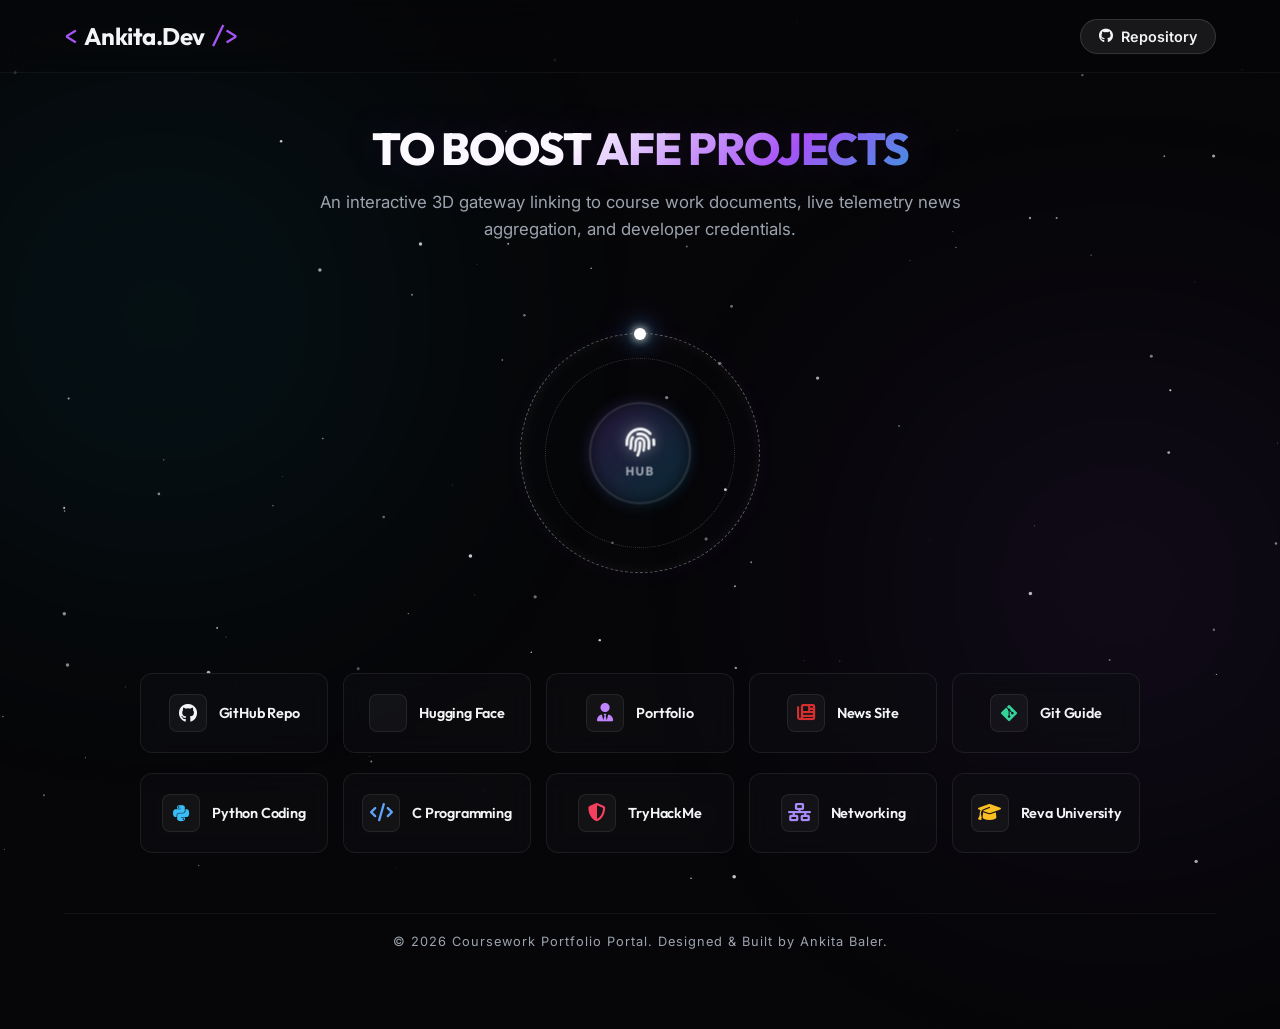
==== commit 658b1304: "Update git config and email settings to balerankita@gmail.com" ====
--- a/index.html
+++ b/index.html
@@ -879,7 +879,7 @@
           <p>Here are the exact terminal commands to configure Git, initialize your repository, and commit your coursework projects:</p>
           <div class="modal-list-title">1. Config user parameters:</div>
           <pre>git config --global user.name "Ankita Baler"
-git config --global user.email "ankitabaler20@gmail.com"</pre>
+git config --global user.email "balerankita@gmail.com"</pre>
           <div class="modal-list-title">2. Initialize & Track Repository:</div>
           <pre>git init
 git add .
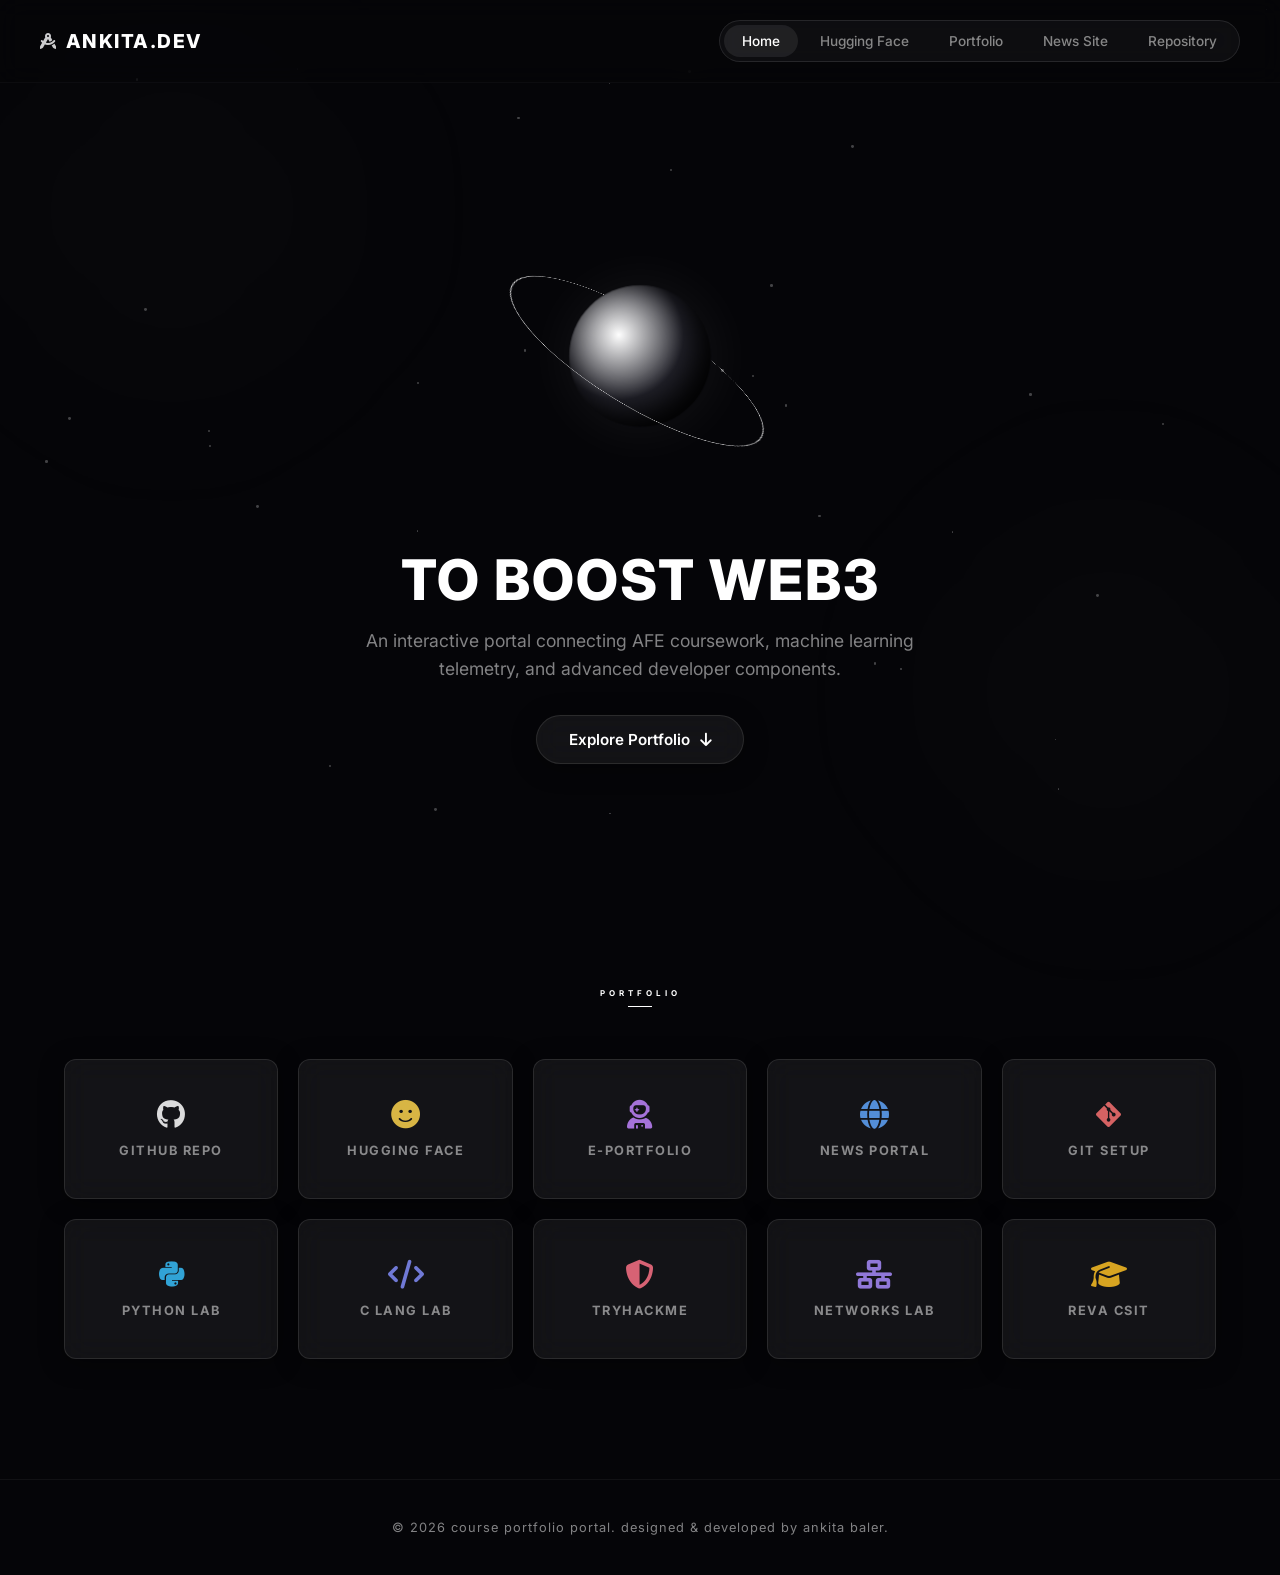
==== commit 988a780a: "Configure master Web3 dashboard" ====
--- a/index.html
+++ b/index.html
@@ -3,27 +3,26 @@
 <head>
   <meta charset="UTF-8">
   <meta name="viewport" content="width=device-width, initial-scale=1.0">
-  <title>Ankita Baler | AFE Projects Hub</title>
-  <meta name="description" content="3D interactive gateway and dashboard linking to AFE coursework projects. Modeled after Spline dynamics.">
-  <!-- Google Fonts -->
+  <title>Ankita Baler | AFE Projects Gateway</title>
+  <meta name="description" content="A glassmorphism Web3 space-themed portal and gateway for Ankita Baler's coursework projects.">
+  <!-- Google Fonts: Inter -->
   <link rel="preconnect" href="https://fonts.googleapis.com">
   <link rel="preconnect" href="https://fonts.gstatic.com" crossorigin>
-  <link href="https://fonts.googleapis.com/css2?family=Inter:wght@300;400;500;600;700&family=Outfit:wght@500;600;700;800&family=Fira+Code:wght@400;500&display=swap" rel="stylesheet">
-  <!-- Icons -->
+  <link href="https://fonts.googleapis.com/css2?family=Inter:wght@400;500;600;700;800&display=swap" rel="stylesheet">
+  <!-- FontAwesome Icons -->
   <link rel="stylesheet" href="https://cdnjs.cloudflare.com/ajax/libs/font-awesome/6.4.0/css/all.min.css">
-  
+
   <style>
     :root {
-      --bg-color: #060608;
-      --panel-bg: rgba(13, 13, 18, 0.65);
-      --border-glow: rgba(168, 85, 247, 0.25);
-      --color-text-main: #f3f4f6;
-      --color-text-sub: #9ca3af;
-      --color-accent-purple: #a855f7;
-      --color-accent-cyan: #06b6d4;
-      --font-display: 'Outfit', sans-serif;
-      --font-body: 'Inter', sans-serif;
-      --font-mono: 'Fira Code', monospace;
+      --bg-color: #050508;
+      --glass-bg: rgba(255, 255, 255, 0.06);
+      --glass-bg-hover: rgba(255, 255, 255, 0.1);
+      --glass-border: 1px solid rgba(255, 255, 255, 0.1);
+      --glass-border-hover: 1px solid rgba(255, 255, 255, 0.22);
+      --text-primary: #FFFFFF;
+      --text-muted: rgba(255, 255, 255, 0.5);
+      --glow-shadow: 0 4px 24px rgba(0, 0, 0, 0.4);
+      --font-family: 'Inter', system-ui, -apple-system, sans-serif;
     }
 
     * {
@@ -32,428 +31,355 @@
       padding: 0;
     }
 
+    html {
+      scroll-behavior: smooth;
+    }
+
     body {
       background-color: var(--bg-color);
-      color: var(--color-text-main);
-      font-family: var(--font-body);
+      color: var(--text-primary);
+      font-family: var(--font-family);
       overflow-x: hidden;
       min-height: 100vh;
       position: relative;
     }
 
-    .container {
-      max-width: 1200px;
-      margin: 0 auto;
-      padding: 0 24px;
-    }
-
-    /* Starry Background */
-    #starfield {
+    /* Ambient Space Particles Background */
+    .space-bg {
       position: fixed;
       top: 0;
       left: 0;
-      width: 100vw;
-      height: 100vh;
+      width: 100%;
+      height: 100%;
       z-index: -2;
       pointer-events: none;
-    }
-
-    /* Glowing ambient orbs */
-    .glow-orb {
+      overflow: hidden;
+    }
+
+    .star {
+      position: absolute;
+      background-color: #ffffff;
+      border-radius: 50%;
+      opacity: 0.25;
+      pointer-events: none;
+      animation: drift linear infinite;
+    }
+
+    /* Glow overlays for depth */
+    .ambient-glow {
       position: fixed;
-      width: 450px;
-      height: 450px;
+      width: 600px;
+      height: 600px;
       border-radius: 50%;
-      filter: blur(140px);
-      opacity: 0.1;
+      background: radial-gradient(circle, rgba(255, 255, 255, 0.02) 0%, rgba(255, 255, 255, 0) 70%);
+      filter: blur(80px);
       z-index: -1;
       pointer-events: none;
-      animation: float-glow 25s ease-in-out infinite alternate;
-    }
-    .glow-cyan {
-      background: var(--color-accent-cyan);
-      top: 10%;
-      left: -5%;
-    }
-    .glow-purple {
-      background: var(--color-accent-purple);
-      bottom: 10%;
-      right: -5%;
-      animation-delay: -5s;
-    }
-
-    @keyframes float-glow {
-      0% { transform: translate(0, 0) scale(1); }
-      100% { transform: translate(50px, 30px) scale(1.1); }
-    }
-
-    /* Navigation header */
+    }
+    .glow-1 { top: -10%; left: -10%; }
+    .glow-2 { bottom: -10%; right: -10%; }
+
+    @keyframes drift {
+      0% {
+        transform: translateY(0) translateX(0);
+      }
+      50% {
+        transform: translateY(-40px) translateX(20px);
+        opacity: 0.6;
+      }
+      100% {
+        transform: translateY(-80px) translateX(0px);
+        opacity: 0.2;
+      }
+    }
+
+    /* Header Nav Bar */
     header {
       position: fixed;
       top: 0;
       left: 0;
       width: 100%;
       z-index: 100;
-      background: rgba(6, 6, 8, 0.4);
-      backdrop-filter: blur(16px);
-      -webkit-backdrop-filter: blur(16px);
-      border-bottom: 1px solid rgba(255, 255, 255, 0.05);
-    }
-
-    .navbar {
-      height: 72px;
+      padding: 20px 40px;
       display: flex;
       justify-content: space-between;
       align-items: center;
+      backdrop-filter: blur(12px);
+      border-bottom: 1px solid rgba(255, 255, 255, 0.03);
+      background: rgba(5, 5, 8, 0.4);
     }
 
     .logo {
-      font-family: var(--font-display);
-      font-size: 1.5rem;
-      font-weight: 700;
+      font-weight: 800;
+      font-size: 1.2rem;
+      letter-spacing: 1.5px;
+      text-transform: uppercase;
       text-decoration: none;
-      color: var(--color-text-main);
+      color: var(--text-primary);
       display: flex;
       align-items: center;
-      gap: 6px;
-      letter-spacing: -0.5px;
-    }
-
-    .bracket {
-      color: var(--color-accent-purple);
-      font-family: var(--font-mono);
+      gap: 8px;
+    }
+
+    .logo i {
+      font-size: 1rem;
+      opacity: 0.8;
+    }
+
+    .nav-pill {
+      display: flex;
+      gap: 4px;
+      background: rgba(255, 255, 255, 0.04);
+      border: var(--glass-border);
+      border-radius: 999px;
+      padding: 4px;
+      backdrop-filter: blur(14px) saturate(120%);
+    }
+
+    .nav-pill a {
+      color: var(--text-muted);
+      text-decoration: none;
+      font-size: 0.85rem;
       font-weight: 500;
-    }
-
-    .cta-btn-header {
-      display: inline-flex;
-      align-items: center;
-      gap: 8px;
+      padding: 8px 18px;
+      border-radius: 999px;
+      transition: all 0.3s ease;
+    }
+
+    .nav-pill a:hover, .nav-pill a.active {
+      color: var(--text-primary);
       background: rgba(255, 255, 255, 0.08);
-      border: 1px solid rgba(255, 255, 255, 0.12);
-      color: var(--color-text-main);
-      padding: 8px 18px;
-      border-radius: 20px;
-      font-size: 0.9rem;
-      font-weight: 600;
-      text-decoration: none;
-      transition: all 0.3s ease;
-    }
-
-    .cta-btn-header:hover {
-      background: var(--color-text-main);
-      color: var(--bg-color);
-      transform: translateY(-2px);
-    }
-
-    /* Main Section */
-    .main-content {
-      padding-top: 120px;
-      padding-bottom: 80px;
+    }
+
+    /* Hero Section */
+    .hero {
+      min-height: 100vh;
       display: flex;
       flex-direction: column;
-      align-items: center;
-    }
-
-    .hero-header {
-      text-align: center;
-      max-width: 700px;
-      margin-bottom: 20px;
-    }
-
-    .glow-text {
-      font-family: var(--font-display);
-      font-size: 2.8rem;
-      font-weight: 800;
-      letter-spacing: -1px;
-      margin-bottom: 12px;
-      background: linear-gradient(135deg, #fff 40%, var(--color-accent-purple) 70%, var(--color-accent-cyan) 100%);
-      -webkit-background-clip: text;
-      -webkit-text-fill-color: transparent;
-      text-shadow: 0 0 40px rgba(168, 85, 247, 0.15);
-    }
-
-    .subtitle {
-      font-size: 1.05rem;
-      color: var(--color-text-sub);
-      line-height: 1.6;
-    }
-
-    /* 3D Scene Viewport */
-    .scene-viewport {
-      width: 100%;
-      height: 380px;
-      display: flex;
       justify-content: center;
       align-items: center;
+      text-align: center;
       position: relative;
-      perspective: 1200px;
-      margin-bottom: 30px;
-    }
-
-    .scene-container {
-      width: 400px;
-      height: 340px;
+      padding: 120px 24px 60px;
+      z-index: 10;
+    }
+
+    /* 3D Planet and Orbital Ring Element */
+    .planet-container {
+      position: relative;
+      width: 320px;
+      height: 320px;
       display: flex;
       justify-content: center;
       align-items: center;
       transform-style: preserve-3d;
-      transition: transform 0.25s ease-out;
-    }
-
-    .orbit-3d-wrapper {
-      position: relative;
-      width: 240px;
-      height: 240px;
-      display: flex;
-      justify-content: center;
-      align-items: center;
-      transform-style: preserve-3d;
-    }
-
-    /* 3D Rings */
-    .ring {
+      perspective: 1000px;
+      margin-bottom: 24px;
+    }
+
+    .planet-orb {
       position: absolute;
+      width: 140px;
+      height: 140px;
+      border-radius: 50%;
+      background: radial-gradient(circle at 35% 35%, #ffffff 0%, #202028 50%, #020204 100%);
+      box-shadow: 0 0 60px rgba(255, 255, 255, 0.07), inset -10px -10px 30px rgba(0, 0, 0, 0.95);
+      transform: translateZ(10px);
+      z-index: 2;
+    }
+
+    .orbital-ring {
+      position: absolute;
+      width: 290px;
+      height: 290px;
+      border: 1px solid rgba(255, 255, 255, 0.85);
       border-radius: 50%;
       transform-style: preserve-3d;
-    }
-
-    .outer-ring {
-      width: 240px;
-      height: 240px;
-      border: 1.5px dashed rgba(255, 255, 255, 0.35);
-      box-shadow: inset 0 0 15px rgba(255, 255, 255, 0.05), 0 0 20px rgba(168, 85, 247, 0.05);
-      animation: outer-spin 14s linear infinite;
-    }
-
-    .middle-ring {
-      width: 190px;
-      height: 190px;
-      border: 1px dotted rgba(255, 255, 255, 0.2);
-      animation: inner-spin 18s linear infinite reverse;
-    }
-
-    .orbiting-orb {
+      transform: rotateX(70deg) rotateY(30deg) rotateZ(0deg);
+      animation: rotate-ring 20s linear infinite;
+      pointer-events: none;
+      z-index: 1;
+    }
+
+    /* Outer orbit indicator */
+    .orbital-ring::after {
+      content: '';
       position: absolute;
-      width: 12px;
-      height: 12px;
-      background-color: #fff;
-      border-radius: 50%;
       top: 0;
       left: 50%;
+      width: 8px;
+      height: 8px;
+      background-color: #ffffff;
+      border-radius: 50%;
       transform: translate(-50%, -50%);
-      box-shadow: 
-        0 0 10px #fff,
-        0 0 22px var(--color-accent-cyan),
-        0 0 35px var(--color-accent-purple);
-    }
-
-    .central-portfolio-card {
+      box-shadow: 0 0 12px rgba(255, 255, 255, 1);
+    }
+
+    @keyframes rotate-ring {
+      0% {
+        transform: rotateX(70deg) rotateY(30deg) rotateZ(0deg);
+      }
+      100% {
+        transform: rotateX(70deg) rotateY(30deg) rotateZ(360deg);
+      }
+    }
+
+    .hero-content {
+      max-width: 800px;
+      margin-top: 10px;
+    }
+
+    .headline {
+      font-size: 3.5rem;
+      font-weight: 800;
+      letter-spacing: 2px;
+      text-transform: uppercase;
+      color: var(--text-primary);
+      margin-bottom: 16px;
+      line-height: 1.1;
+    }
+
+    .subheadline {
+      font-size: 1.1rem;
+      font-weight: 400;
+      color: var(--text-muted);
+      max-width: 600px;
+      margin: 0 auto 32px;
+      line-height: 1.6;
+    }
+
+    /* CTA Button - Pill Glassmorphism */
+    .cta-btn {
+      display: inline-flex;
+      align-items: center;
+      gap: 10px;
+      color: var(--text-primary);
+      background: var(--glass-bg);
+      border: var(--glass-border);
+      border-radius: 999px;
+      padding: 14px 32px;
+      font-size: 0.95rem;
+      font-weight: 600;
+      text-decoration: none;
+      backdrop-filter: blur(14px) saturate(120%);
+      transition: all 0.3s cubic-bezier(0.165, 0.84, 0.44, 1);
+      box-shadow: var(--glow-shadow), 0 0 10px rgba(255, 255, 255, 0.02);
+    }
+
+    .cta-btn:hover {
+      background: rgba(255, 255, 255, 0.12);
+      transform: translateY(-2px);
+      box-shadow: 0 12px 30px rgba(0, 0, 0, 0.5), 0 0 20px rgba(255, 255, 255, 0.12);
+      border-color: rgba(255, 255, 255, 0.25);
+    }
+
+    /* Portfolio Section */
+    .portfolio-section {
+      padding: 80px 24px 120px;
+      max-width: 1200px;
+      margin: 0 auto;
+      text-align: center;
+    }
+
+    .section-label {
+      font-size: 0.75rem;
+      font-weight: 700;
+      text-transform: uppercase;
+      font-variant: all-small-caps;
+      letter-spacing: 4px;
+      color: var(--text-primary);
+      margin-bottom: 40px;
+      display: inline-block;
+      position: relative;
+    }
+
+    .section-label::after {
+      content: '';
       position: absolute;
-      width: 100px;
-      height: 100px;
-      border-radius: 50%;
-      background: rgba(10, 10, 15, 0.85);
-      backdrop-filter: blur(14px);
-      -webkit-backdrop-filter: blur(14px);
-      border: 2px solid rgba(255, 255, 255, 0.12);
-      transform: translateZ(25px);
-      display: flex;
-      justify-content: center;
-      align-items: center;
-      cursor: pointer;
-      z-index: 10;
-      transition: all 0.4s cubic-bezier(0.175, 0.885, 0.32, 1.275);
-    }
-
-    .card-inner {
+      bottom: -8px;
+      left: 50%;
+      transform: translateX(-50%);
+      width: 24px;
+      height: 1px;
+      background-color: var(--text-primary);
+    }
+
+    /* Logo/Tile Grid */
+    .portfolio-grid {
+      display: grid;
+      grid-template-columns: repeat(5, 1fr);
+      gap: 20px;
+      margin-top: 20px;
+    }
+
+    .grid-card {
+      background: var(--glass-bg);
+      border: var(--glass-border);
+      border-radius: 12px;
+      padding: 30px 20px;
       display: flex;
       flex-direction: column;
       align-items: center;
       justify-content: center;
-      gap: 6px;
-    }
-
-    .fingerprint-icon {
-      font-size: 1.8rem;
-      color: var(--color-text-main);
-      text-shadow: 0 0 15px rgba(255, 255, 255, 0.5);
-      transition: all 0.3s ease;
-    }
-
-    .title-text {
-      font-family: var(--font-display);
-      font-size: 0.75rem;
-      font-weight: 700;
-      text-transform: uppercase;
-      letter-spacing: 1px;
-      color: var(--color-text-sub);
-    }
-
-    .card-glow {
-      position: absolute;
-      top: -2px;
-      left: -2px;
-      right: -2px;
-      bottom: -2px;
-      border-radius: 50%;
-      background: linear-gradient(135deg, var(--color-accent-purple), var(--color-accent-cyan));
-      z-index: -1;
-      opacity: 0.2;
-      filter: blur(8px);
-      transition: opacity 0.4s ease;
-    }
-
-    .central-portfolio-card:hover {
-      border-color: rgba(255, 255, 255, 0.3);
-      transform: translateZ(35px) scale(1.08);
-    }
-
-    .central-portfolio-card:hover .fingerprint-icon {
-      color: var(--color-accent-cyan);
-      text-shadow: 0 0 15px var(--color-accent-cyan);
-    }
-
-    .central-portfolio-card:hover .title-text {
-      color: #fff;
-    }
-
-    .central-portfolio-card:hover .card-glow {
-      opacity: 0.6;
-    }
-
-    @keyframes outer-spin {
-      from { transform: rotateX(68deg) rotateY(14deg) rotateZ(0deg); }
-      to { transform: rotateX(68deg) rotateY(14deg) rotateZ(360deg); }
-    }
-
-    @keyframes inner-spin {
-      from { transform: rotateX(60deg) rotateY(-18deg) rotateZ(0deg); }
-      to { transform: rotateX(60deg) rotateY(-18deg) rotateZ(360deg); }
-    }
-
-    /* Glassmorphic Card Grid (10 columns/cards) */
-    .grid-section {
-      width: 100%;
-      max-width: 1000px;
-    }
-
-    .grid-container {
-      display: flex;
-      flex-direction: column;
-      gap: 20px;
-    }
-
-    .grid-row {
-      display: grid;
-      grid-template-columns: repeat(5, 1fr);
       gap: 15px;
-    }
-
-    .grid-card {
-      height: 80px;
-      background: var(--panel-bg);
-      border: 1px solid rgba(255, 255, 255, 0.08);
-      border-radius: 12px;
-      display: flex;
-      align-items: center;
-      justify-content: center;
       cursor: pointer;
       text-decoration: none;
       color: inherit;
-      backdrop-filter: blur(12px);
-      -webkit-backdrop-filter: blur(12px);
-      transition: all 0.3s cubic-bezier(0.165, 0.84, 0.44, 1);
-      position: relative;
-      overflow: hidden;
-    }
-
-    .grid-card::before {
-      content: '';
-      position: absolute;
-      top: 0;
-      left: 0;
-      width: 100%;
-      height: 100%;
-      background: linear-gradient(135deg, rgba(168, 85, 247, 0.05), rgba(6, 182, 212, 0.05));
-      opacity: 0;
-      transition: opacity 0.3s;
+      backdrop-filter: blur(14px) saturate(120%);
+      transition: all 0.35s cubic-bezier(0.165, 0.84, 0.44, 1);
+      box-shadow: var(--glow-shadow);
+      min-height: 140px;
     }
 
     .grid-card:hover {
-      transform: translateY(-4px);
-      border-color: var(--border-glow);
-      box-shadow: 0 8px 24px rgba(0, 0, 0, 0.4), 0 0 15px rgba(168, 85, 247, 0.1);
-    }
-
-    .grid-card:hover::before {
+      transform: translateY(-6px) scale(1.03);
+      background: rgba(255, 255, 255, 0.08);
+      border-color: rgba(255, 255, 255, 0.22);
+      box-shadow: 0 15px 35px rgba(0, 0, 0, 0.6), 0 0 25px rgba(255, 255, 255, 0.06);
+    }
+
+    .card-icon {
+      font-size: 1.8rem;
+      color: var(--text-primary);
+      opacity: 0.85;
+      transition: all 0.3s;
+    }
+
+    .grid-card:hover .card-icon {
       opacity: 1;
-    }
-
-    .card-content {
-      display: flex;
-      align-items: center;
-      gap: 12px;
-      z-index: 2;
-    }
-
-    .icon-box {
-      width: 38px;
-      height: 38px;
-      border-radius: 8px;
-      background: rgba(255, 255, 255, 0.04);
-      border: 1px solid rgba(255, 255, 255, 0.08);
-      display: flex;
-      align-items: center;
-      justify-content: center;
-      font-size: 1.15rem;
+      transform: scale(1.1);
+    }
+
+    .card-title {
+      font-size: 0.8rem;
+      font-weight: 700;
+      letter-spacing: 1.5px;
+      text-transform: uppercase;
+      color: var(--text-muted);
       transition: all 0.3s;
     }
 
-    .grid-card:hover .icon-box {
-      background: rgba(255, 255, 255, 0.1);
-      border-color: rgba(255, 255, 255, 0.2);
-    }
-
-    .card-title {
-      font-family: var(--font-display);
-      font-size: 0.9rem;
-      font-weight: 600;
-      letter-spacing: -0.2px;
-      color: var(--color-text-main);
-    }
-
-    /* Row 1 specific icon colors */
-    .github-icon { color: #f3f4f6; }
-    .hf-icon { color: #FFD21E; }
-    .portfolio-icon { color: #c084fc; }
-    .news-icon { color: #d32f2f; }
-    .guide-icon { color: #34d399; }
-
-    /* Row 2 specific icon colors */
-    .python-icon { color: #38bdf8; }
-    .c-icon { color: #60a5fa; }
-    .thm-icon { color: #f43f5e; }
-    .net-icon { color: #a78bfa; }
-    .reva-icon { color: #fbbf24; }
-
-    /* Detail Modal Styles */
+    .grid-card:hover .card-title {
+      color: var(--text-primary);
+    }
+
+    /* Modal Styling */
     .modal-overlay {
       position: fixed;
       top: 0;
       left: 0;
       width: 100%;
       height: 100%;
-      background: rgba(0, 0, 0, 0.6);
-      backdrop-filter: blur(8px);
-      -webkit-backdrop-filter: blur(8px);
+      background: rgba(5, 5, 8, 0.85);
+      backdrop-filter: blur(12px);
+      -webkit-backdrop-filter: blur(12px);
       z-index: 1000;
       display: flex;
       align-items: center;
       justify-content: center;
       opacity: 0;
       pointer-events: none;
-      transition: opacity 0.3s;
+      transition: opacity 0.3s ease;
     }
 
     .modal-overlay.open {
@@ -462,14 +388,21 @@
     }
 
     .modal-box {
-      background: rgba(15, 15, 20, 0.95);
-      border: 1px solid rgba(255, 255, 255, 0.1);
+      background: rgba(255, 255, 255, 0.06);
+      border: var(--glass-border);
       border-radius: 16px;
       width: 90%;
       max-width: 550px;
-      padding: 30px;
+      padding: 35px;
       position: relative;
-      box-shadow: 0 20px 50px rgba(0,0,0,0.5);
+      backdrop-filter: blur(20px) saturate(120%);
+      box-shadow: 0 25px 60px rgba(0, 0, 0, 0.8);
+      transform: translateY(20px);
+      transition: transform 0.3s ease;
+    }
+
+    .modal-overlay.open .modal-box {
+      transform: translateY(0);
     }
 
     .modal-close {
@@ -478,53 +411,44 @@
       right: 20px;
       background: none;
       border: none;
-      color: var(--color-text-sub);
+      color: var(--text-muted);
       font-size: 1.25rem;
       cursor: pointer;
+      transition: color 0.2s;
     }
 
     .modal-close:hover {
-      color: #fff;
-    }
-
-    .modal-body {
-      margin-top: 10px;
+      color: var(--text-primary);
     }
 
     .modal-body h3 {
-      font-family: var(--font-display);
-      font-size: 1.4rem;
-      margin-bottom: 15px;
+      font-size: 1.3rem;
+      font-weight: 700;
+      margin-bottom: 16px;
       display: flex;
       align-items: center;
       gap: 12px;
+      text-transform: uppercase;
+      letter-spacing: 1px;
     }
 
     .modal-body p {
-      color: var(--color-text-sub);
+      color: var(--text-muted);
       font-size: 0.95rem;
       line-height: 1.6;
-      margin-bottom: 15px;
-    }
-
-    .modal-body code {
-      background: rgba(255,255,255,0.06);
-      padding: 2px 6px;
-      border-radius: 4px;
-      font-family: var(--font-mono);
-      font-size: 0.85rem;
+      margin-bottom: 20px;
     }
 
     .modal-body pre {
-      background: rgba(255,255,255,0.04);
-      border: 1px solid rgba(255,255,255,0.08);
+      background: rgba(255, 255, 255, 0.04);
+      border: var(--glass-border);
       padding: 15px;
       border-radius: 8px;
-      font-family: var(--font-mono);
+      font-family: monospace;
       font-size: 0.85rem;
       overflow-x: auto;
-      margin-bottom: 15px;
-      color: #38bdf8;
+      margin-bottom: 20px;
+      color: #7dd3fc;
     }
 
     .modal-list-title {
@@ -541,196 +465,185 @@
     .modal-list li {
       margin-bottom: 8px;
       font-size: 0.9rem;
-      color: var(--color-text-sub);
+      color: var(--text-muted);
+      display: flex;
+      align-items: center;
+      gap: 10px;
     }
 
     .modal-list li i {
-      color: var(--color-accent-cyan);
-      margin-right: 8px;
+      color: #34d399;
+      font-size: 0.85rem;
     }
 
     /* Footer */
     footer {
-      margin-top: 60px;
-      color: var(--color-text-sub);
+      border-top: 1px solid rgba(255, 255, 255, 0.05);
+      padding: 40px 24px;
+      text-align: center;
+      color: var(--text-muted);
       font-size: 0.8rem;
       letter-spacing: 1px;
-      border-top: 1px solid rgba(255, 255, 255, 0.05);
-      padding-top: 20px;
-      text-align: center;
-      width: 100%;
-    }
-
-    /* Responsive */
-    @media (max-width: 900px) {
-      .grid-row {
+      z-index: 10;
+      position: relative;
+    }
+
+    /* Responsive Design */
+    @media (max-width: 1024px) {
+      .portfolio-grid {
         grid-template-columns: repeat(3, 1fr);
       }
     }
 
-    @media (max-width: 600px) {
-      .grid-row {
+    @media (max-width: 768px) {
+      header {
+        padding: 15px 20px;
+      }
+      .nav-pill {
+        display: none; /* Mobile simplicity */
+      }
+      .headline {
+        font-size: 2.5rem;
+      }
+      .portfolio-grid {
         grid-template-columns: repeat(2, 1fr);
       }
-      .glow-text {
-        font-size: 2.1rem;
+      .planet-container {
+        width: 260px;
+        height: 260px;
+      }
+      .planet-orb {
+        width: 110px;
+        height: 110px;
+      }
+      .orbital-ring {
+        width: 230px;
+        height: 230px;
+      }
+    }
+
+    @media (max-width: 480px) {
+      .portfolio-grid {
+        grid-template-columns: 1fr;
+      }
+      .headline {
+        font-size: 2rem;
       }
     }
   </style>
 </head>
 <body>
 
-  <!-- Background starry field and glow spots -->
-  <canvas id="starfield"></canvas>
-  <div class="glow-orb glow-cyan"></div>
-  <div class="glow-orb glow-purple"></div>
-
-  <!-- Navigation header -->
+  <!-- Ambient Space Particles Background -->
+  <div class="space-bg" id="space-bg">
+    <!-- Star elements generated dynamically by JS for responsiveness -->
+  </div>
+  <div class="ambient-glow glow-1"></div>
+  <div class="ambient-glow glow-2"></div>
+
+  <!-- Header Navigation -->
   <header>
-    <div class="container navbar">
-      <a href="#" class="logo">
-        <span class="bracket">&lt;</span> Ankita.Dev <span class="bracket">/&gt;</span>
-      </a>
-      <div class="nav-actions">
-        <a href="https://github.com/ankitabaler/AFE_Ankita_R25EJ009" target="_blank" class="cta-btn-header">
-          <i class="fa-brands fa-github"></i> Repository
-        </a>
-      </div>
+    <a href="#" class="logo">
+      <i class="fa-solid fa-compass-drafting"></i> Ankita.Dev
+    </a>
+    <div class="nav-pill">
+      <a href="#" class="active">Home</a>
+      <a href="huggingface.html">Hugging Face</a>
+      <a href="portfolio.html">Portfolio</a>
+      <a href="news.html">News Site</a>
+      <a href="https://github.com/ankitabaler/AFE_Ankita_R25EJ009" target="_blank">Repository</a>
     </div>
   </header>
 
-  <!-- Main viewport -->
-  <main class="container main-content">
-    
-    <div class="hero-header">
-      <h1 class="glow-text">TO BOOST AFE PROJECTS</h1>
-      <p class="subtitle">An interactive 3D gateway linking to course work documents, live telemetry news aggregation, and developer credentials.</p>
+  <!-- Hero Section -->
+  <section class="hero">
+    <div class="planet-container" id="planet-scene">
+      <div class="planet-orb"></div>
+      <div class="orbital-ring"></div>
     </div>
-
-    <!-- Central 3D orbital rings structure -->
-    <section class="scene-viewport">
-      <div class="scene-container" id="interactive-scene">
-        <div class="orbit-3d-wrapper">
-          <div class="ring outer-ring">
-            <div class="orbiting-orb"></div>
-          </div>
-          <div class="ring middle-ring"></div>
-          <div class="central-portfolio-card">
-            <div class="card-inner">
-              <i class="fa-solid fa-fingerprint fingerprint-icon"></i>
-              <span class="title-text">Hub</span>
-            </div>
-            <div class="card-glow"></div>
-          </div>
-        </div>
+    <div class="hero-content">
+      <h1 class="headline">TO BOOST WEB3</h1>
+      <p class="subheadline">An interactive portal connecting AFE coursework, machine learning telemetry, and advanced developer components.</p>
+      <a href="#portfolio" class="cta-btn">
+        Explore Portfolio <i class="fa-solid fa-arrow-down"></i>
+      </a>
+    </div>
+  </section>
+
+  <!-- Portfolio Grid Section -->
+  <section class="portfolio-section" id="portfolio">
+    <div class="section-label">PORTFOLIO</div>
+    <div class="portfolio-grid">
+      
+      <!-- Card 1: GitHub Repo -->
+      <a href="https://github.com/ankitabaler/AFE_Ankita_R25EJ009" target="_blank" class="grid-card">
+        <i class="fa-brands fa-github card-icon"></i>
+        <span class="card-title">GitHub Repo</span>
+      </a>
+
+      <!-- Card 2: Hugging Face -->
+      <a href="huggingface.html" class="grid-card">
+        <i class="fa-solid fa-face-smile card-icon" style="color: #fcd34d;"></i>
+        <span class="card-title">Hugging Face</span>
+      </a>
+
+      <!-- Card 3: Personal Portfolio -->
+      <a href="portfolio.html" class="grid-card">
+        <i class="fa-solid fa-user-astronaut card-icon" style="color: #c084fc;"></i>
+        <span class="card-title">E-Portfolio</span>
+      </a>
+
+      <!-- Card 4: Live News Site -->
+      <a href="news.html" class="grid-card">
+        <i class="fa-solid fa-globe card-icon" style="color: #60a5fa;"></i>
+        <span class="card-title">News Portal</span>
+      </a>
+
+      <!-- Card 5: Git Guide (Opens Modal) -->
+      <div class="grid-card" onclick="openDetails('git-guide')">
+        <i class="fa-brands fa-git-alt card-icon" style="color: #f87171;"></i>
+        <span class="card-title">Git Setup</span>
       </div>
-    </section>
-
-    <!-- Glassmorphic Grid Menu -->
-    <section class="grid-section">
-      <div class="grid-container">
-        
-        <!-- Row 1: Coursework Projects & Guides -->
-        <div class="grid-row">
-          
-          <!-- GitHub Repo Link -->
-          <a href="https://github.com/ankitabaler/AFE_Ankita_R25EJ009" target="_blank" class="grid-card" data-sound="low">
-            <div class="card-content">
-              <div class="icon-box github-icon"><i class="fa-brands fa-github"></i></div>
-              <span class="card-title">GitHub Repo</span>
-            </div>
-          </a>
-
-          <!-- Hugging Face Card -->
-          <a href="huggingface.html" class="grid-card" data-sound="high">
-            <div class="card-content">
-              <div class="icon-box hf-icon"><i class="fa-solid fa-face-smiling-hands"></i></div>
-              <span class="card-title">Hugging Face</span>
-            </div>
-          </a>
-
-          <!-- Portfolio E-Profile -->
-          <a href="portfolio.html" class="grid-card" data-sound="low">
-            <div class="card-content">
-              <div class="icon-box portfolio-icon"><i class="fa-solid fa-user-tie"></i></div>
-              <span class="card-title">Portfolio</span>
-            </div>
-          </a>
-
-          <!-- Live News Portal -->
-          <a href="news.html" class="grid-card" data-sound="high">
-            <div class="card-content">
-              <div class="icon-box news-icon"><i class="fa-solid fa-newspaper"></i></div>
-              <span class="card-title">News Site</span>
-            </div>
-          </a>
-
-          <!-- Git Setup Guide (Opens Modal) -->
-          <div class="grid-card" onclick="openDetails('git-guide')" data-sound="low">
-            <div class="card-content">
-              <div class="icon-box guide-icon"><i class="fa-brands fa-git-alt"></i></div>
-              <span class="card-title">Git Guide</span>
-            </div>
-          </div>
-
-        </div>
-
-        <!-- Row 2: Skills & Backgrounds -->
-        <div class="grid-row">
-          
-          <!-- Python Coding -->
-          <div class="grid-card" onclick="openDetails('python')" data-sound="high">
-            <div class="card-content">
-              <div class="icon-box python-icon"><i class="fa-brands fa-python"></i></div>
-              <span class="card-title">Python Coding</span>
-            </div>
-          </div>
-
-          <!-- C Lang -->
-          <div class="grid-card" onclick="openDetails('c-lang')" data-sound="low">
-            <div class="card-content">
-              <div class="icon-box c-icon"><i class="fa-solid fa-code"></i></div>
-              <span class="card-title">C Programming</span>
-            </div>
-          </div>
-
-          <!-- THM Defenses -->
-          <div class="grid-card" onclick="openDetails('thm')" data-sound="high">
-            <div class="card-content">
-              <div class="icon-box thm-icon"><i class="fa-solid fa-shield-halved"></i></div>
-              <span class="card-title">TryHackMe</span>
-            </div>
-          </div>
-
-          <!-- Networking -->
-          <div class="grid-card" onclick="openDetails('networking')" data-sound="low">
-            <div class="card-content">
-              <div class="icon-box net-icon"><i class="fa-solid fa-network-wired"></i></div>
-              <span class="card-title">Networking</span>
-            </div>
-          </div>
-
-          <!-- Reva Uni -->
-          <div class="grid-card" onclick="openDetails('reva')" data-sound="high">
-            <div class="card-content">
-              <div class="icon-box reva-icon"><i class="fa-solid fa-graduation-cap"></i></div>
-              <span class="card-title">Reva University</span>
-            </div>
-          </div>
-
-        </div>
-
+
+      <!-- Card 6: Python Coding (Opens Modal) -->
+      <div class="grid-card" onclick="openDetails('python')">
+        <i class="fa-brands fa-python card-icon" style="color: #38bdf8;"></i>
+        <span class="card-title">Python Lab</span>
       </div>
-    </section>
-
-    <!-- Footer -->
-    <footer>
-      <p>&copy; 2026 Coursework Portfolio Portal. Designed & Built by Ankita Baler.</p>
-    </footer>
-
-  </main>
-
-  <!-- Interactive Detail Modal -->
+
+      <!-- Card 7: C Programming (Opens Modal) -->
+      <div class="grid-card" onclick="openDetails('c-lang')">
+        <i class="fa-solid fa-code card-icon" style="color: #818cf8;"></i>
+        <span class="card-title">C Lang Lab</span>
+      </div>
+
+      <!-- Card 8: TryHackMe (Opens Modal) -->
+      <div class="grid-card" onclick="openDetails('thm')">
+        <i class="fa-solid fa-shield-halved card-icon" style="color: #fb7185;"></i>
+        <span class="card-title">TryHackMe</span>
+      </div>
+
+      <!-- Card 9: Computer Networks (Opens Modal) -->
+      <div class="grid-card" onclick="openDetails('networking')">
+        <i class="fa-solid fa-network-wired card-icon" style="color: #a78bfa;"></i>
+        <span class="card-title">Networks Lab</span>
+      </div>
+
+      <!-- Card 10: Reva University (Opens Modal) -->
+      <div class="grid-card" onclick="openDetails('reva')">
+        <i class="fa-solid fa-graduation-cap card-icon" style="color: #fbbf24;"></i>
+        <span class="card-title">REVA CSIT</span>
+      </div>
+
+    </div>
+  </section>
+
+  <!-- Footer -->
+  <footer>
+    <p>&copy; 2026 course portfolio portal. designed & developed by ankita baler.</p>
+  </footer>
+
+  <!-- Modal Overlay -->
   <div id="details-modal" class="modal-overlay">
     <div class="modal-box">
       <button class="modal-close" onclick="closeDetails()"><i class="fa-solid fa-xmark"></i></button>
@@ -740,216 +653,136 @@
     </div>
   </div>
 
-  <!-- Starry Canvas, 3D Parallax and Audio Feedback scripts -->
   <script>
     document.addEventListener('DOMContentLoaded', () => {
-      // 1. Starfield Background with Mouse Parallax
-      const canvas = document.getElementById('starfield');
-      const ctx = canvas.getContext('2d');
-      
-      let stars = [];
-      const starCount = 100;
-      let width = (canvas.width = window.innerWidth);
-      let height = (canvas.height = window.innerHeight);
-      
-      let mouseX = 0, mouseY = 0;
-      let targetMouseX = 0, targetMouseY = 0;
-
-      class Star {
-        constructor() {
-          this.reset();
-        }
-        reset() {
-          this.x = Math.random() * width;
-          this.y = Math.random() * height;
-          this.size = Math.random() * 1.5 + 0.3;
-          this.speed = Math.random() * 0.1 + 0.03;
-          this.color = `rgba(255, 255, 255, ${Math.random() * 0.5 + 0.3})`;
-        }
-        update() {
-          this.y += this.speed;
-          if (this.y > height) {
-            this.reset();
-            this.y = 0;
-          }
-        }
-        draw() {
-          const px = this.x - mouseX * this.size * 4;
-          const py = this.y - mouseY * this.size * 4;
-          ctx.fillStyle = this.color;
-          ctx.beginPath();
-          ctx.arc(px, py, this.size, 0, Math.PI * 2);
-          ctx.fill();
-        }
-      }
-
-      function initStars() {
-        stars = [];
-        for (let i = 0; i < starCount; i++) {
-          stars.push(new Star());
-        }
-      }
-
-      function animate() {
-        ctx.clearRect(0, 0, width, height);
-        mouseX += (targetMouseX - mouseX) * 0.05;
-        mouseY += (targetMouseY - mouseY) * 0.05;
-        stars.forEach(star => {
-          star.update();
-          star.draw();
-        });
-        requestAnimationFrame(animate);
-      }
-
-      window.addEventListener('resize', () => {
-        width = canvas.width = window.innerWidth;
-        height = canvas.height = window.innerHeight;
-        initStars();
-      });
-
-      window.addEventListener('mousemove', (e) => {
-        targetMouseX = (e.clientX / window.innerWidth) - 0.5;
-        targetMouseY = (e.clientY / window.innerHeight) - 0.5;
-      });
-
-      initStars();
-      animate();
-
-      // 2. 3D Parallax Tilt Effect (Spline Dynamics)
-      const sceneContainer = document.getElementById('interactive-scene');
-      
+      // 1. Dynamic Particle Generation & Subtle Drifting Animation
+      const spaceBg = document.getElementById('space-bg');
+      const starCount = 35;
+      const width = window.innerWidth;
+      const height = window.innerHeight;
+
+      for (let i = 0; i < starCount; i++) {
+        const star = document.createElement('div');
+        star.classList.add('star');
+        
+        // Random dimensions, position, and drifting animations
+        const size = Math.random() * 2 + 1;
+        star.style.width = `${size}px`;
+        star.style.height = `${size}px`;
+        star.style.left = `${Math.random() * 100}%`;
+        star.style.top = `${Math.random() * 100}%`;
+        
+        const duration = Math.random() * 15 + 10;
+        star.style.animationDuration = `${duration}s`;
+        star.style.animationDelay = `${Math.random() * 5}s`;
+        
+        spaceBg.appendChild(star);
+      }
+
+      // 2. Parallax Tilt for Planet
+      const planetScene = document.getElementById('planet-scene');
       window.addEventListener('mousemove', (e) => {
         const xRatio = (e.clientX / window.innerWidth) - 0.5;
         const yRatio = (e.clientY / window.innerHeight) - 0.5;
         
-        const rotateY = xRatio * 20;
-        const rotateX = -yRatio * 20;
+        const rotateY = xRatio * 22;
+        const rotateX = -yRatio * 22;
         
-        sceneContainer.style.transform = `rotateX(${rotateX}deg) rotateY(${rotateY}deg)`;
+        planetScene.style.transform = `rotateX(${rotateX}deg) rotateY(${rotateY}deg)`;
       });
 
       window.addEventListener('mouseleave', () => {
-        sceneContainer.style.transform = 'rotateX(0deg) rotateY(0deg)';
-      });
-
-      // 3. Web Audio Synth Hover Feedback
-      let audioCtx = null;
-      function playHoverSound(type) {
-        try {
-          if (!audioCtx) {
-            audioCtx = new (window.AudioContext || window.webkitAudioContext)();
-          }
-          if (audioCtx.state === 'suspended') {
-            audioCtx.resume();
-          }
-          const osc = audioCtx.createOscillator();
-          const gain = audioCtx.createGain();
-          osc.connect(gain);
-          gain.connect(audioCtx.destination);
-          
-          const baseFreq = type === 'high' ? 800 : 400;
-          osc.type = 'sine';
-          osc.frequency.setValueAtTime(baseFreq, audioCtx.currentTime);
-          osc.frequency.exponentialRampToValueAtTime(baseFreq * 1.4, audioCtx.currentTime + 0.04);
-          
-          gain.gain.setValueAtTime(0.02, audioCtx.currentTime);
-          gain.gain.exponentialRampToValueAtTime(0.0001, audioCtx.currentTime + 0.06);
-          
-          osc.start();
-          osc.stop(audioCtx.currentTime + 0.06);
-        } catch (e) {
-          console.log('Audio init blocked:', e);
-        }
-      }
-
-      document.querySelectorAll('.grid-card').forEach(card => {
-        card.addEventListener('mouseenter', () => {
-          const soundType = card.getAttribute('data-sound');
-          if (soundType) playHoverSound(soundType);
-        });
+        planetScene.style.transform = 'rotateX(0deg) rotateY(0deg)';
       });
     });
 
-    // 4. Detailed Modal Database & Logic
+    // 3. Modal Database
     const detailsData = {
       'git-guide': {
-        icon: 'fa-brands fa-git-alt guide-icon',
-        title: 'Git & GitHub Setup Commands',
+        icon: 'fa-brands fa-git-alt',
+        iconColor: '#f87171',
+        title: 'Git & GitHub Workflow',
         body: `
-          <p>Here are the exact terminal commands to configure Git, initialize your repository, and commit your coursework projects:</p>
-          <div class="modal-list-title">1. Config user parameters:</div>
+          <p>Configure and update local repositories to sync directly with GitHub Pages:</p>
+          <div class="modal-list-title">1. Setup Git User Configurations:</div>
           <pre>git config --global user.name "Ankita Baler"
 git config --global user.email "balerankita@gmail.com"</pre>
-          <div class="modal-list-title">2. Initialize & Track Repository:</div>
-          <pre>git init
-git add .
-git commit -m "Initial commit - AFE Project"</pre>
-          <div class="modal-list-title">3. Link to remote & Push:</div>
+          <div class="modal-list-title">2. Commit Local Changes:</div>
+          <pre>git add .
+git commit -m "Configure master Web3 dashboard"</pre>
+          <div class="modal-list-title">3. Push to Remote Branch:</div>
           <pre>git branch -M main
-git remote add origin https://github.com/ankitabaler/AFE_Ankita_R25EJ009.git
 git push -u origin main</pre>
-          <p>Verify that your files are live on GitHub Pages under the settings pages deployment menu!</p>
+          <p>Ensure GitHub Pages is active in the repository Settings panel to serve the gateway live.</p>
         `
       },
       python: {
-        icon: 'fa-brands fa-python python-icon',
-        title: 'Python Scripting',
+        icon: 'fa-brands fa-python',
+        iconColor: '#38bdf8',
+        title: 'Python Scripting Labs',
         body: `
-          <p>Python is utilized across academic labs for core algorithm designs, network scripts, and data evaluations.</p>
+          <p>Leveraging Python for automated tasks, parsing dataset structures, and building algorithmic scripts in university coursework.</p>
           <div class="modal-list-title">Key Elements:</div>
           <ul class="modal-list">
-            <li><i class="fa-solid fa-check"></i> Clean object-oriented coding structures</li>
-            <li><i class="fa-solid fa-check"></i> Standard CLI automation tools</li>
-            <li><i class="fa-solid fa-check"></i> Telemetry data parsers</li>
+            <li><i class="fa-solid fa-check"></i> Standard OOP Scripting Structures</li>
+            <li><i class="fa-solid fa-check"></i> Custom data collection parsers</li>
+            <li><i class="fa-solid fa-check"></i> Algorithm design paradigms (sorting/searching)</li>
           </ul>
         `
       },
       'c-lang': {
-        icon: 'fa-solid fa-code c-icon',
-        title: 'C Programming',
+        icon: 'fa-solid fa-code',
+        iconColor: '#818cf8',
+        title: 'C Programming Exercises',
         body: `
-          <p>C Lang provides a baseline understanding of CPU execution cycles, memory address registers, and pointer allocations.</p>
-          <div class="modal-list-title">Covered Labs:</div>
+          <p>Low-level concepts dealing with process logic, computer memory layout, and system structures.</p>
+          <div class="modal-list-title">Core Competencies:</div>
           <ul class="modal-list">
-            <li><i class="fa-solid fa-check"></i> Direct pointer arithmetic</li>
-            <li><i class="fa-solid fa-check"></i> Dynamic array sizing (malloc/free)</li>
-            <li><i class="fa-solid fa-check"></i> Struct structures</li>
+            <li><i class="fa-solid fa-check"></i> Custom pointers and array references</li>
+            <li><i class="fa-solid fa-check"></i> Dynamic memory management structures</li>
+            <li><i class="fa-solid fa-check"></i> Struct configurations and file output/input actions</li>
           </ul>
         `
       },
       thm: {
-        icon: 'fa-solid fa-shield-halved thm-icon',
-        title: 'TryHackMe Practice',
+        icon: 'fa-solid fa-shield-halved',
+        iconColor: '#fb7185',
+        title: 'TryHackMe Cybersecurity Practice',
         body: `
-          <p>Hands-on cyber security exercises completing rooms focused on networking infrastructure analysis and web application testing protocols.</p>
-          <div class="modal-list-title">Achievements:</div>
+          <p>Active learning environments conducting web application assessments and exploring basic defensive operations.</p>
+          <div class="modal-list-title">Experience Gained:</div>
           <ul class="modal-list">
-            <li><i class="fa-solid fa-check"></i> Clean configurations of Linux CLI targets</li>
-            <li><i class="fa-solid fa-check"></i> Log scanning and diagnostic captures</li>
+            <li><i class="fa-solid fa-check"></i> Command-line tools scan and port verification</li>
+            <li><i class="fa-solid fa-check"></i> Diagnosing system configuration issues</li>
+            <li><i class="fa-solid fa-check"></i> Understanding basic defensive policies</li>
           </ul>
         `
       },
       networking: {
-        icon: 'fa-solid fa-network-wired net-icon',
-        title: 'Computer Networks',
+        icon: 'fa-solid fa-network-wired',
+        iconColor: '#a78bfa',
+        title: 'Computer Networking Labs',
         body: `
-          <p>Comprehensive reviews of data structures in transit, covering routing hops, subnetting layouts, and transport layers protocols.</p>
-          <div class="modal-list-title">Key concepts:</div>
+          <p>Exploring networking models, router settings, protocol architectures, and packet captures.</p>
+          <div class="modal-list-title">Core Focus Areas:</div>
           <ul class="modal-list">
-            <li><i class="fa-solid fa-check"></i> TCP handshake telemetry</li>
-            <li><i class="fa-solid fa-check"></i> DNS queries and HTTP request processes</li>
+            <li><i class="fa-solid fa-check"></i> TCP/IP Protocol Layers</li>
+            <li><i class="fa-solid fa-check"></i> IP Address layout designs and routing metrics</li>
+            <li><i class="fa-solid fa-check"></i> Troubleshooting connection handshakes</li>
           </ul>
         `
       },
       reva: {
-        icon: 'fa-solid fa-graduation-cap reva-icon',
-        title: 'Reva University CSIT Department',
+        icon: 'fa-solid fa-graduation-cap',
+        iconColor: '#fbbf24',
+        title: 'REVA University CSIT Degree',
         body: `
-          <p>My academic foundation, pursuing B.Tech engineering studies in CSIT, participating in hands-on developer hackathons and algorithmic programming forums.</p>
-          <div class="modal-list-title">Core Studies:</div>
+          <p>Ongoing B.Tech studies at the School of Computing and Information Technology, focus on web dev ecosystems, software engineering paradigms, and data infrastructure.</p>
+          <div class="modal-list-title">Degree Pillars:</div>
           <ul class="modal-list">
-            <li><i class="fa-solid fa-check"></i> Object Oriented Design</li>
-            <li><i class="fa-solid fa-check"></i> Database systems management</li>
+            <li><i class="fa-solid fa-check"></i> Design and Analysis of Algorithms</li>
+            <li><i class="fa-solid fa-check"></i> Full Stack Software Projects</li>
+            <li><i class="fa-solid fa-check"></i> Systems Architecture & Security Principles</li>
           </ul>
         `
       }
@@ -963,7 +796,7 @@
       if (data) {
         modalPlaceholder.innerHTML = `
           <div class="modal-body">
-            <h3><i class="${data.icon}"></i> ${data.title}</h3>
+            <h3><i class="${data.icon}" style="color: ${data.iconColor || '#fff'}"></i> ${data.title}</h3>
             ${data.body}
           </div>
         `;
@@ -975,7 +808,6 @@
       detailsModal.classList.remove('open');
     };
 
-    // Close on click outside modal content box
     detailsModal.addEventListener('click', (e) => {
       if (e.target === detailsModal) {
         closeDetails();
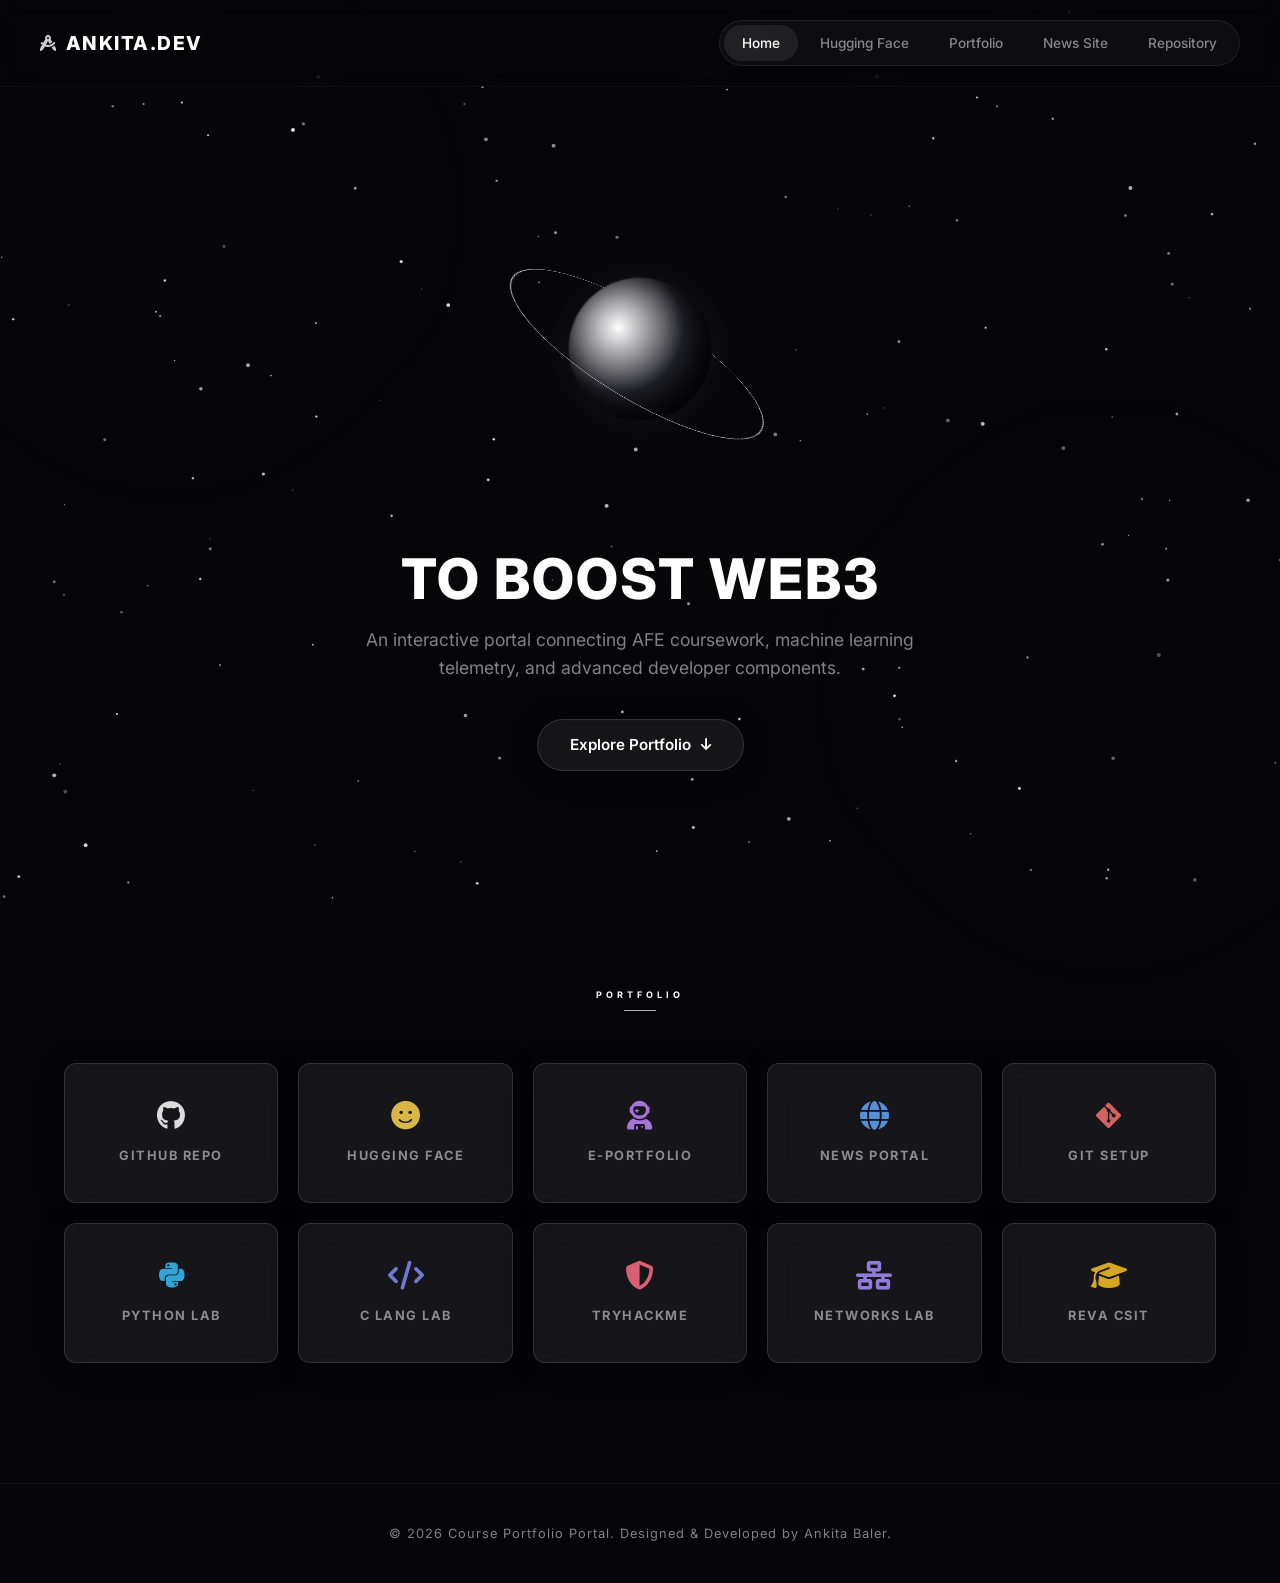
==== commit 752ea1f2: "Configure master Web3 dashboard with 3D canvas stars & comets background, interactive 3D parallax ti" ====
--- a/index.html
+++ b/index.html
@@ -4,540 +4,20 @@
   <meta charset="UTF-8">
   <meta name="viewport" content="width=device-width, initial-scale=1.0">
   <title>Ankita Baler | AFE Projects Gateway</title>
-  <meta name="description" content="A glassmorphism Web3 space-themed portal and gateway for Ankita Baler's coursework projects.">
-  <!-- Google Fonts: Inter -->
-  <link rel="preconnect" href="https://fonts.googleapis.com">
-  <link rel="preconnect" href="https://fonts.gstatic.com" crossorigin>
-  <link href="https://fonts.googleapis.com/css2?family=Inter:wght@400;500;600;700;800&display=swap" rel="stylesheet">
+  <meta name="description" content="A premium glassmorphism Web3 space-themed gateway for Ankita Baler's coursework projects.">
+  
   <!-- FontAwesome Icons -->
   <link rel="stylesheet" href="https://cdnjs.cloudflare.com/ajax/libs/font-awesome/6.4.0/css/all.min.css">
-
-  <style>
-    :root {
-      --bg-color: #050508;
-      --glass-bg: rgba(255, 255, 255, 0.06);
-      --glass-bg-hover: rgba(255, 255, 255, 0.1);
-      --glass-border: 1px solid rgba(255, 255, 255, 0.1);
-      --glass-border-hover: 1px solid rgba(255, 255, 255, 0.22);
-      --text-primary: #FFFFFF;
-      --text-muted: rgba(255, 255, 255, 0.5);
-      --glow-shadow: 0 4px 24px rgba(0, 0, 0, 0.4);
-      --font-family: 'Inter', system-ui, -apple-system, sans-serif;
-    }
-
-    * {
-      box-sizing: border-box;
-      margin: 0;
-      padding: 0;
-    }
-
-    html {
-      scroll-behavior: smooth;
-    }
-
-    body {
-      background-color: var(--bg-color);
-      color: var(--text-primary);
-      font-family: var(--font-family);
-      overflow-x: hidden;
-      min-height: 100vh;
-      position: relative;
-    }
-
-    /* Ambient Space Particles Background */
-    .space-bg {
-      position: fixed;
-      top: 0;
-      left: 0;
-      width: 100%;
-      height: 100%;
-      z-index: -2;
-      pointer-events: none;
-      overflow: hidden;
-    }
-
-    .star {
-      position: absolute;
-      background-color: #ffffff;
-      border-radius: 50%;
-      opacity: 0.25;
-      pointer-events: none;
-      animation: drift linear infinite;
-    }
-
-    /* Glow overlays for depth */
-    .ambient-glow {
-      position: fixed;
-      width: 600px;
-      height: 600px;
-      border-radius: 50%;
-      background: radial-gradient(circle, rgba(255, 255, 255, 0.02) 0%, rgba(255, 255, 255, 0) 70%);
-      filter: blur(80px);
-      z-index: -1;
-      pointer-events: none;
-    }
-    .glow-1 { top: -10%; left: -10%; }
-    .glow-2 { bottom: -10%; right: -10%; }
-
-    @keyframes drift {
-      0% {
-        transform: translateY(0) translateX(0);
-      }
-      50% {
-        transform: translateY(-40px) translateX(20px);
-        opacity: 0.6;
-      }
-      100% {
-        transform: translateY(-80px) translateX(0px);
-        opacity: 0.2;
-      }
-    }
-
-    /* Header Nav Bar */
-    header {
-      position: fixed;
-      top: 0;
-      left: 0;
-      width: 100%;
-      z-index: 100;
-      padding: 20px 40px;
-      display: flex;
-      justify-content: space-between;
-      align-items: center;
-      backdrop-filter: blur(12px);
-      border-bottom: 1px solid rgba(255, 255, 255, 0.03);
-      background: rgba(5, 5, 8, 0.4);
-    }
-
-    .logo {
-      font-weight: 800;
-      font-size: 1.2rem;
-      letter-spacing: 1.5px;
-      text-transform: uppercase;
-      text-decoration: none;
-      color: var(--text-primary);
-      display: flex;
-      align-items: center;
-      gap: 8px;
-    }
-
-    .logo i {
-      font-size: 1rem;
-      opacity: 0.8;
-    }
-
-    .nav-pill {
-      display: flex;
-      gap: 4px;
-      background: rgba(255, 255, 255, 0.04);
-      border: var(--glass-border);
-      border-radius: 999px;
-      padding: 4px;
-      backdrop-filter: blur(14px) saturate(120%);
-    }
-
-    .nav-pill a {
-      color: var(--text-muted);
-      text-decoration: none;
-      font-size: 0.85rem;
-      font-weight: 500;
-      padding: 8px 18px;
-      border-radius: 999px;
-      transition: all 0.3s ease;
-    }
-
-    .nav-pill a:hover, .nav-pill a.active {
-      color: var(--text-primary);
-      background: rgba(255, 255, 255, 0.08);
-    }
-
-    /* Hero Section */
-    .hero {
-      min-height: 100vh;
-      display: flex;
-      flex-direction: column;
-      justify-content: center;
-      align-items: center;
-      text-align: center;
-      position: relative;
-      padding: 120px 24px 60px;
-      z-index: 10;
-    }
-
-    /* 3D Planet and Orbital Ring Element */
-    .planet-container {
-      position: relative;
-      width: 320px;
-      height: 320px;
-      display: flex;
-      justify-content: center;
-      align-items: center;
-      transform-style: preserve-3d;
-      perspective: 1000px;
-      margin-bottom: 24px;
-    }
-
-    .planet-orb {
-      position: absolute;
-      width: 140px;
-      height: 140px;
-      border-radius: 50%;
-      background: radial-gradient(circle at 35% 35%, #ffffff 0%, #202028 50%, #020204 100%);
-      box-shadow: 0 0 60px rgba(255, 255, 255, 0.07), inset -10px -10px 30px rgba(0, 0, 0, 0.95);
-      transform: translateZ(10px);
-      z-index: 2;
-    }
-
-    .orbital-ring {
-      position: absolute;
-      width: 290px;
-      height: 290px;
-      border: 1px solid rgba(255, 255, 255, 0.85);
-      border-radius: 50%;
-      transform-style: preserve-3d;
-      transform: rotateX(70deg) rotateY(30deg) rotateZ(0deg);
-      animation: rotate-ring 20s linear infinite;
-      pointer-events: none;
-      z-index: 1;
-    }
-
-    /* Outer orbit indicator */
-    .orbital-ring::after {
-      content: '';
-      position: absolute;
-      top: 0;
-      left: 50%;
-      width: 8px;
-      height: 8px;
-      background-color: #ffffff;
-      border-radius: 50%;
-      transform: translate(-50%, -50%);
-      box-shadow: 0 0 12px rgba(255, 255, 255, 1);
-    }
-
-    @keyframes rotate-ring {
-      0% {
-        transform: rotateX(70deg) rotateY(30deg) rotateZ(0deg);
-      }
-      100% {
-        transform: rotateX(70deg) rotateY(30deg) rotateZ(360deg);
-      }
-    }
-
-    .hero-content {
-      max-width: 800px;
-      margin-top: 10px;
-    }
-
-    .headline {
-      font-size: 3.5rem;
-      font-weight: 800;
-      letter-spacing: 2px;
-      text-transform: uppercase;
-      color: var(--text-primary);
-      margin-bottom: 16px;
-      line-height: 1.1;
-    }
-
-    .subheadline {
-      font-size: 1.1rem;
-      font-weight: 400;
-      color: var(--text-muted);
-      max-width: 600px;
-      margin: 0 auto 32px;
-      line-height: 1.6;
-    }
-
-    /* CTA Button - Pill Glassmorphism */
-    .cta-btn {
-      display: inline-flex;
-      align-items: center;
-      gap: 10px;
-      color: var(--text-primary);
-      background: var(--glass-bg);
-      border: var(--glass-border);
-      border-radius: 999px;
-      padding: 14px 32px;
-      font-size: 0.95rem;
-      font-weight: 600;
-      text-decoration: none;
-      backdrop-filter: blur(14px) saturate(120%);
-      transition: all 0.3s cubic-bezier(0.165, 0.84, 0.44, 1);
-      box-shadow: var(--glow-shadow), 0 0 10px rgba(255, 255, 255, 0.02);
-    }
-
-    .cta-btn:hover {
-      background: rgba(255, 255, 255, 0.12);
-      transform: translateY(-2px);
-      box-shadow: 0 12px 30px rgba(0, 0, 0, 0.5), 0 0 20px rgba(255, 255, 255, 0.12);
-      border-color: rgba(255, 255, 255, 0.25);
-    }
-
-    /* Portfolio Section */
-    .portfolio-section {
-      padding: 80px 24px 120px;
-      max-width: 1200px;
-      margin: 0 auto;
-      text-align: center;
-    }
-
-    .section-label {
-      font-size: 0.75rem;
-      font-weight: 700;
-      text-transform: uppercase;
-      font-variant: all-small-caps;
-      letter-spacing: 4px;
-      color: var(--text-primary);
-      margin-bottom: 40px;
-      display: inline-block;
-      position: relative;
-    }
-
-    .section-label::after {
-      content: '';
-      position: absolute;
-      bottom: -8px;
-      left: 50%;
-      transform: translateX(-50%);
-      width: 24px;
-      height: 1px;
-      background-color: var(--text-primary);
-    }
-
-    /* Logo/Tile Grid */
-    .portfolio-grid {
-      display: grid;
-      grid-template-columns: repeat(5, 1fr);
-      gap: 20px;
-      margin-top: 20px;
-    }
-
-    .grid-card {
-      background: var(--glass-bg);
-      border: var(--glass-border);
-      border-radius: 12px;
-      padding: 30px 20px;
-      display: flex;
-      flex-direction: column;
-      align-items: center;
-      justify-content: center;
-      gap: 15px;
-      cursor: pointer;
-      text-decoration: none;
-      color: inherit;
-      backdrop-filter: blur(14px) saturate(120%);
-      transition: all 0.35s cubic-bezier(0.165, 0.84, 0.44, 1);
-      box-shadow: var(--glow-shadow);
-      min-height: 140px;
-    }
-
-    .grid-card:hover {
-      transform: translateY(-6px) scale(1.03);
-      background: rgba(255, 255, 255, 0.08);
-      border-color: rgba(255, 255, 255, 0.22);
-      box-shadow: 0 15px 35px rgba(0, 0, 0, 0.6), 0 0 25px rgba(255, 255, 255, 0.06);
-    }
-
-    .card-icon {
-      font-size: 1.8rem;
-      color: var(--text-primary);
-      opacity: 0.85;
-      transition: all 0.3s;
-    }
-
-    .grid-card:hover .card-icon {
-      opacity: 1;
-      transform: scale(1.1);
-    }
-
-    .card-title {
-      font-size: 0.8rem;
-      font-weight: 700;
-      letter-spacing: 1.5px;
-      text-transform: uppercase;
-      color: var(--text-muted);
-      transition: all 0.3s;
-    }
-
-    .grid-card:hover .card-title {
-      color: var(--text-primary);
-    }
-
-    /* Modal Styling */
-    .modal-overlay {
-      position: fixed;
-      top: 0;
-      left: 0;
-      width: 100%;
-      height: 100%;
-      background: rgba(5, 5, 8, 0.85);
-      backdrop-filter: blur(12px);
-      -webkit-backdrop-filter: blur(12px);
-      z-index: 1000;
-      display: flex;
-      align-items: center;
-      justify-content: center;
-      opacity: 0;
-      pointer-events: none;
-      transition: opacity 0.3s ease;
-    }
-
-    .modal-overlay.open {
-      opacity: 1;
-      pointer-events: all;
-    }
-
-    .modal-box {
-      background: rgba(255, 255, 255, 0.06);
-      border: var(--glass-border);
-      border-radius: 16px;
-      width: 90%;
-      max-width: 550px;
-      padding: 35px;
-      position: relative;
-      backdrop-filter: blur(20px) saturate(120%);
-      box-shadow: 0 25px 60px rgba(0, 0, 0, 0.8);
-      transform: translateY(20px);
-      transition: transform 0.3s ease;
-    }
-
-    .modal-overlay.open .modal-box {
-      transform: translateY(0);
-    }
-
-    .modal-close {
-      position: absolute;
-      top: 20px;
-      right: 20px;
-      background: none;
-      border: none;
-      color: var(--text-muted);
-      font-size: 1.25rem;
-      cursor: pointer;
-      transition: color 0.2s;
-    }
-
-    .modal-close:hover {
-      color: var(--text-primary);
-    }
-
-    .modal-body h3 {
-      font-size: 1.3rem;
-      font-weight: 700;
-      margin-bottom: 16px;
-      display: flex;
-      align-items: center;
-      gap: 12px;
-      text-transform: uppercase;
-      letter-spacing: 1px;
-    }
-
-    .modal-body p {
-      color: var(--text-muted);
-      font-size: 0.95rem;
-      line-height: 1.6;
-      margin-bottom: 20px;
-    }
-
-    .modal-body pre {
-      background: rgba(255, 255, 255, 0.04);
-      border: var(--glass-border);
-      padding: 15px;
-      border-radius: 8px;
-      font-family: monospace;
-      font-size: 0.85rem;
-      overflow-x: auto;
-      margin-bottom: 20px;
-      color: #7dd3fc;
-    }
-
-    .modal-list-title {
-      font-weight: 700;
-      margin-top: 15px;
-      margin-bottom: 8px;
-      font-size: 0.95rem;
-    }
-
-    .modal-list {
-      list-style: none;
-    }
-
-    .modal-list li {
-      margin-bottom: 8px;
-      font-size: 0.9rem;
-      color: var(--text-muted);
-      display: flex;
-      align-items: center;
-      gap: 10px;
-    }
-
-    .modal-list li i {
-      color: #34d399;
-      font-size: 0.85rem;
-    }
-
-    /* Footer */
-    footer {
-      border-top: 1px solid rgba(255, 255, 255, 0.05);
-      padding: 40px 24px;
-      text-align: center;
-      color: var(--text-muted);
-      font-size: 0.8rem;
-      letter-spacing: 1px;
-      z-index: 10;
-      position: relative;
-    }
-
-    /* Responsive Design */
-    @media (max-width: 1024px) {
-      .portfolio-grid {
-        grid-template-columns: repeat(3, 1fr);
-      }
-    }
-
-    @media (max-width: 768px) {
-      header {
-        padding: 15px 20px;
-      }
-      .nav-pill {
-        display: none; /* Mobile simplicity */
-      }
-      .headline {
-        font-size: 2.5rem;
-      }
-      .portfolio-grid {
-        grid-template-columns: repeat(2, 1fr);
-      }
-      .planet-container {
-        width: 260px;
-        height: 260px;
-      }
-      .planet-orb {
-        width: 110px;
-        height: 110px;
-      }
-      .orbital-ring {
-        width: 230px;
-        height: 230px;
-      }
-    }
-
-    @media (max-width: 480px) {
-      .portfolio-grid {
-        grid-template-columns: 1fr;
-      }
-      .headline {
-        font-size: 2rem;
-      }
-    }
-  </style>
+  
+  <!-- Link to External Stylesheet -->
+  <link rel="stylesheet" href="style.css">
 </head>
 <body>
 
-  <!-- Ambient Space Particles Background -->
-  <div class="space-bg" id="space-bg">
-    <!-- Star elements generated dynamically by JS for responsiveness -->
-  </div>
+  <!-- Starry Background Canvas with Comets -->
+  <canvas id="comet-canvas"></canvas>
+  
+  <!-- Ambient Space Depth Glows -->
   <div class="ambient-glow glow-1"></div>
   <div class="ambient-glow glow-2"></div>
 
@@ -572,7 +52,7 @@
 
   <!-- Portfolio Grid Section -->
   <section class="portfolio-section" id="portfolio">
-    <div class="section-label">PORTFOLIO</div>
+    <div class="section-label">Portfolio</div>
     <div class="portfolio-grid">
       
       <!-- Card 1: GitHub Repo -->
@@ -640,7 +120,7 @@
 
   <!-- Footer -->
   <footer>
-    <p>&copy; 2026 course portfolio portal. designed & developed by ankita baler.</p>
+    <p>&copy; 2026 Course Portfolio Portal. Designed & Developed by Ankita Baler.</p>
   </footer>
 
   <!-- Modal Overlay -->
@@ -653,50 +133,12 @@
     </div>
   </div>
 
+  <!-- Link to External App logic -->
+  <script src="app.js"></script>
+
+  <!-- Interactive Modal Scripting -->
   <script>
-    document.addEventListener('DOMContentLoaded', () => {
-      // 1. Dynamic Particle Generation & Subtle Drifting Animation
-      const spaceBg = document.getElementById('space-bg');
-      const starCount = 35;
-      const width = window.innerWidth;
-      const height = window.innerHeight;
-
-      for (let i = 0; i < starCount; i++) {
-        const star = document.createElement('div');
-        star.classList.add('star');
-        
-        // Random dimensions, position, and drifting animations
-        const size = Math.random() * 2 + 1;
-        star.style.width = `${size}px`;
-        star.style.height = `${size}px`;
-        star.style.left = `${Math.random() * 100}%`;
-        star.style.top = `${Math.random() * 100}%`;
-        
-        const duration = Math.random() * 15 + 10;
-        star.style.animationDuration = `${duration}s`;
-        star.style.animationDelay = `${Math.random() * 5}s`;
-        
-        spaceBg.appendChild(star);
-      }
-
-      // 2. Parallax Tilt for Planet
-      const planetScene = document.getElementById('planet-scene');
-      window.addEventListener('mousemove', (e) => {
-        const xRatio = (e.clientX / window.innerWidth) - 0.5;
-        const yRatio = (e.clientY / window.innerHeight) - 0.5;
-        
-        const rotateY = xRatio * 22;
-        const rotateX = -yRatio * 22;
-        
-        planetScene.style.transform = `rotateX(${rotateX}deg) rotateY(${rotateY}deg)`;
-      });
-
-      window.addEventListener('mouseleave', () => {
-        planetScene.style.transform = 'rotateX(0deg) rotateY(0deg)';
-      });
-    });
-
-    // 3. Modal Database
+    // Modal Database
     const detailsData = {
       'git-guide': {
         icon: 'fa-brands fa-git-alt',
@@ -801,11 +243,13 @@
           </div>
         `;
         detailsModal.classList.add('open');
+        document.body.style.overflow = 'hidden';
       }
     };
 
     window.closeDetails = () => {
       detailsModal.classList.remove('open');
+      document.body.style.overflow = '';
     };
 
     detailsModal.addEventListener('click', (e) => {
--- a/style.css
+++ b/style.css
@@ -0,0 +1,548 @@
+/* ==========================================================================
+   1. VARIABLES & CORE PALETTE (DARK WEB3 SPACE WITH GLASSMORPHISM)
+   ========================================================================== */
+@import url('https://fonts.googleapis.com/css2?family=Inter:wght@300;400;500;600;700;800&display=swap');
+
+:root {
+  --bg-color: #050508;
+  --text-primary: #FFFFFF;
+  --text-muted: rgba(255, 255, 255, 0.5);
+  
+  /* Glassmorphism Specs */
+  --glass-bg: rgba(255, 255, 255, 0.07);
+  --glass-bg-hover: rgba(255, 255, 255, 0.12);
+  --glass-border: 1px solid rgba(255, 255, 255, 0.12);
+  --glass-border-hover: 1px solid rgba(255, 255, 255, 0.25);
+  --glass-blur: blur(16px) saturate(120%);
+  
+  /* Shadows & Glows */
+  --glow-shadow: 0 4px 24px rgba(0, 0, 0, 0.4);
+  --white-glow: 0 0 20px rgba(255, 255, 255, 0.12);
+  --card-shadow-hover: 0 12px 32px rgba(0, 0, 0, 0.5);
+  
+  --font-family: 'Inter', system-ui, -apple-system, sans-serif;
+}
+
+/* ==========================================================================
+   2. BASE RESET
+   ========================================================================== */
+* {
+  box-sizing: border-box;
+  margin: 0;
+  padding: 0;
+}
+
+html {
+  scroll-behavior: smooth;
+}
+
+body {
+  background-color: var(--bg-color);
+  color: var(--text-primary);
+  font-family: var(--font-family);
+  overflow-x: hidden;
+  min-height: 100vh;
+  position: relative;
+  line-height: 1.5;
+}
+
+/* Background Canvas */
+#comet-canvas {
+  position: fixed;
+  top: 0;
+  left: 0;
+  width: 100vw;
+  height: 100vh;
+  z-index: -2;
+  pointer-events: none;
+}
+
+/* Depth Glow Orbs */
+.ambient-glow {
+  position: fixed;
+  width: 600px;
+  height: 600px;
+  border-radius: 50%;
+  background: radial-gradient(circle, rgba(255, 255, 255, 0.02) 0%, rgba(255, 255, 255, 0) 70%);
+  filter: blur(80px);
+  z-index: -1;
+  pointer-events: none;
+}
+.glow-1 { top: -10%; left: -10%; }
+.glow-2 { bottom: -10%; right: -10%; }
+
+/* ==========================================================================
+   3. HEADER NAV BAR (GLASS PILL)
+   ========================================================================== */
+header {
+  position: fixed;
+  top: 0;
+  left: 0;
+  width: 100%;
+  z-index: 100;
+  padding: 20px 40px;
+  display: flex;
+  justify-content: space-between;
+  align-items: center;
+  backdrop-filter: blur(12px);
+  -webkit-backdrop-filter: blur(12px);
+  border-bottom: 1px solid rgba(255, 255, 255, 0.04);
+  background: rgba(5, 5, 8, 0.4);
+}
+
+.logo {
+  font-weight: 800;
+  font-size: 1.2rem;
+  letter-spacing: 1.5px;
+  text-transform: uppercase;
+  text-decoration: none;
+  color: var(--text-primary);
+  display: flex;
+  align-items: center;
+  gap: 8px;
+  transition: opacity 0.3s;
+}
+
+.logo:hover {
+  opacity: 0.9;
+}
+
+.logo i {
+  font-size: 1rem;
+  opacity: 0.8;
+}
+
+.nav-pill {
+  display: flex;
+  gap: 4px;
+  background: rgba(255, 255, 255, 0.04);
+  border: 1px solid rgba(255, 255, 255, 0.08);
+  border-radius: 999px;
+  padding: 4px;
+  backdrop-filter: var(--glass-blur);
+  -webkit-backdrop-filter: var(--glass-blur);
+}
+
+.nav-pill a {
+  color: var(--text-muted);
+  text-decoration: none;
+  font-size: 0.85rem;
+  font-weight: 500;
+  padding: 8px 18px;
+  border-radius: 999px;
+  transition: all 0.3s ease;
+}
+
+.nav-pill a:hover, 
+.nav-pill a.active {
+  color: var(--text-primary);
+  background: rgba(255, 255, 255, 0.08);
+}
+
+/* ==========================================================================
+   4. HERO & 3D PLANET SCENE
+   ========================================================================== */
+.hero {
+  min-height: 100vh;
+  display: flex;
+  flex-direction: column;
+  justify-content: center;
+  align-items: center;
+  text-align: center;
+  position: relative;
+  padding: 140px 24px 80px;
+  z-index: 10;
+}
+
+/* Container hosting the 3D perspective */
+.planet-container {
+  position: relative;
+  width: 320px;
+  height: 320px;
+  display: flex;
+  justify-content: center;
+  align-items: center;
+  transform-style: preserve-3d;
+  perspective: 1000px;
+  margin-bottom: 30px;
+  transition: transform 0.25s ease-out;
+}
+
+/* 3D Planet Orb */
+.planet-orb {
+  position: absolute;
+  width: 140px;
+  height: 140px;
+  border-radius: 50%;
+  /* Radial gradient for sphere shape */
+  background: radial-gradient(circle at 35% 35%, #ffffff 0%, #202028 50%, #020204 100%);
+  box-shadow: 0 0 60px rgba(255, 255, 255, 0.08), inset -10px -10px 30px rgba(0, 0, 0, 0.95);
+  transform: translateZ(20px);
+  z-index: 2;
+}
+
+/* Tilted Orbital Ring Band */
+.orbital-ring {
+  position: absolute;
+  width: 290px;
+  height: 290px;
+  border: 1px solid rgba(255, 255, 255, 0.85);
+  border-radius: 50%;
+  transform-style: preserve-3d;
+  transform: rotateX(70deg) rotateY(30deg) rotateZ(0deg);
+  animation: rotate-ring 20s linear infinite;
+  pointer-events: none;
+  z-index: 1;
+}
+
+/* Little orbiting comet particle tracing the ring path */
+.orbital-ring::after {
+  content: '';
+  position: absolute;
+  top: 0;
+  left: 50%;
+  width: 8px;
+  height: 8px;
+  background-color: #ffffff;
+  border-radius: 50%;
+  transform: translate(-50%, -50%);
+  box-shadow: 0 0 15px rgba(255, 255, 255, 1), 0 0 30px rgba(255, 255, 255, 0.6);
+}
+
+@keyframes rotate-ring {
+  0% {
+    transform: rotateX(70deg) rotateY(30deg) rotateZ(0deg);
+  }
+  100% {
+    transform: rotateX(70deg) rotateY(30deg) rotateZ(360deg);
+  }
+}
+
+.hero-content {
+  max-width: 800px;
+  margin-top: 10px;
+}
+
+.headline {
+  font-size: 3.5rem;
+  font-weight: 800;
+  letter-spacing: 2px;
+  text-transform: uppercase;
+  color: var(--text-primary);
+  margin-bottom: 16px;
+  line-height: 1.1;
+  text-shadow: 0 0 30px rgba(255, 255, 255, 0.05);
+}
+
+.subheadline {
+  font-size: 1.1rem;
+  font-weight: 400;
+  color: var(--text-muted);
+  max-width: 600px;
+  margin: 0 auto 36px;
+  line-height: 1.6;
+}
+
+/* CTA Pill Button */
+.cta-btn {
+  display: inline-flex;
+  align-items: center;
+  gap: 10px;
+  color: var(--text-primary);
+  background: var(--glass-bg);
+  border: var(--glass-border);
+  border-radius: 999px;
+  padding: 14px 32px;
+  font-size: 0.95rem;
+  font-weight: 600;
+  text-decoration: none;
+  backdrop-filter: var(--glass-blur);
+  -webkit-backdrop-filter: var(--glass-blur);
+  transition: all 0.3s cubic-bezier(0.165, 0.84, 0.44, 1);
+  box-shadow: var(--glow-shadow);
+}
+
+.cta-btn:hover {
+  background: var(--glass-bg-hover);
+  transform: translateY(-2px);
+  box-shadow: var(--card-shadow-hover), var(--white-glow);
+  border-color: var(--glass-border-hover);
+}
+
+.cta-btn i {
+  font-size: 0.85rem;
+  transition: transform 0.3s ease;
+}
+
+.cta-btn:hover i {
+  transform: translateY(3px);
+}
+
+/* ==========================================================================
+   5. PORTFOLIO TILE GRID
+   ========================================================================== */
+.portfolio-section {
+  padding: 80px 24px 120px;
+  max-width: 1200px;
+  margin: 0 auto;
+  text-align: center;
+}
+
+.section-label {
+  font-size: 0.8rem;
+  font-weight: 700;
+  text-transform: uppercase;
+  font-variant: all-small-caps;
+  letter-spacing: 4px;
+  color: var(--text-primary);
+  margin-bottom: 40px;
+  display: inline-block;
+  position: relative;
+}
+
+.section-label::after {
+  content: '';
+  position: absolute;
+  bottom: -8px;
+  left: 50%;
+  transform: translateX(-50%);
+  width: 32px;
+  height: 1px;
+  background-color: var(--text-primary);
+  opacity: 0.7;
+}
+
+.portfolio-grid {
+  display: grid;
+  grid-template-columns: repeat(5, 1fr);
+  gap: 20px;
+  margin-top: 20px;
+}
+
+.grid-card {
+  background: var(--glass-bg);
+  border: var(--glass-border);
+  border-radius: 12px;
+  padding: 35px 20px;
+  display: flex;
+  flex-direction: column;
+  align-items: center;
+  justify-content: center;
+  gap: 16px;
+  cursor: pointer;
+  text-decoration: none;
+  color: inherit;
+  backdrop-filter: var(--glass-blur);
+  -webkit-backdrop-filter: var(--glass-blur);
+  transition: all 0.35s cubic-bezier(0.165, 0.84, 0.44, 1);
+  box-shadow: var(--glow-shadow);
+  min-height: 140px;
+}
+
+.grid-card:hover {
+  transform: translateY(-6px) scale(1.03);
+  background: var(--glass-bg-hover);
+  border-color: var(--glass-border-hover);
+  box-shadow: var(--card-shadow-hover), var(--white-glow);
+}
+
+.card-icon {
+  font-size: 1.8rem;
+  color: var(--text-primary);
+  opacity: 0.85;
+  transition: all 0.3s ease;
+}
+
+.grid-card:hover .card-icon {
+  opacity: 1;
+  transform: scale(1.1);
+}
+
+.card-title {
+  font-size: 0.8rem;
+  font-weight: 700;
+  letter-spacing: 1.5px;
+  text-transform: uppercase;
+  color: var(--text-muted);
+  transition: all 0.3s ease;
+}
+
+.grid-card:hover .card-title {
+  color: var(--text-primary);
+  text-shadow: 0 0 10px rgba(255, 255, 255, 0.3);
+}
+
+/* ==========================================================================
+   6. PREMIUM GLASSMORPHIC DETAILS MODAL
+   ========================================================================== */
+.modal-overlay {
+  position: fixed;
+  top: 0;
+  left: 0;
+  width: 100%;
+  height: 100%;
+  background: rgba(5, 5, 8, 0.85);
+  backdrop-filter: blur(12px);
+  -webkit-backdrop-filter: blur(12px);
+  z-index: 1000;
+  display: flex;
+  align-items: center;
+  justify-content: center;
+  opacity: 0;
+  pointer-events: none;
+  transition: opacity 0.3s ease;
+}
+
+.modal-overlay.open {
+  opacity: 1;
+  pointer-events: all;
+}
+
+.modal-box {
+  background: rgba(255, 255, 255, 0.05);
+  border: var(--glass-border);
+  border-radius: 16px;
+  width: 90%;
+  max-width: 550px;
+  padding: 35px;
+  position: relative;
+  backdrop-filter: blur(24px) saturate(120%);
+  -webkit-backdrop-filter: blur(24px) saturate(120%);
+  box-shadow: 0 25px 60px rgba(0, 0, 0, 0.8), var(--white-glow);
+  transform: translateY(20px);
+  transition: transform 0.3s ease;
+}
+
+.modal-overlay.open .modal-box {
+  transform: translateY(0);
+}
+
+.modal-close {
+  position: absolute;
+  top: 20px;
+  right: 20px;
+  background: none;
+  border: none;
+  color: var(--text-muted);
+  font-size: 1.25rem;
+  cursor: pointer;
+  transition: color 0.2s;
+}
+
+.modal-close:hover {
+  color: var(--text-primary);
+}
+
+.modal-body h3 {
+  font-size: 1.3rem;
+  font-weight: 700;
+  margin-bottom: 16px;
+  display: flex;
+  align-items: center;
+  gap: 12px;
+  text-transform: uppercase;
+  letter-spacing: 1px;
+}
+
+.modal-body p {
+  color: var(--text-muted);
+  font-size: 0.95rem;
+  line-height: 1.6;
+  margin-bottom: 20px;
+}
+
+.modal-body pre {
+  background: rgba(255, 255, 255, 0.04);
+  border: 1px solid rgba(255, 255, 255, 0.08);
+  padding: 15px;
+  border-radius: 8px;
+  font-family: monospace;
+  font-size: 0.85rem;
+  overflow-x: auto;
+  margin-bottom: 20px;
+  color: #e2e8f0;
+}
+
+.modal-list-title {
+  font-weight: 700;
+  margin-top: 15px;
+  margin-bottom: 8px;
+  font-size: 0.95rem;
+}
+
+.modal-list {
+  list-style: none;
+}
+
+.modal-list li {
+  margin-bottom: 8px;
+  font-size: 0.9rem;
+  color: var(--text-muted);
+  display: flex;
+  align-items: center;
+  gap: 10px;
+}
+
+.modal-list li i {
+  color: rgba(255, 255, 255, 0.8);
+  font-size: 0.85rem;
+}
+
+/* ==========================================================================
+   7. FOOTER
+   ========================================================================== */
+footer {
+  border-top: 1px solid rgba(255, 255, 255, 0.05);
+  padding: 40px 24px;
+  text-align: center;
+  color: var(--text-muted);
+  font-size: 0.8rem;
+  letter-spacing: 1px;
+  z-index: 10;
+  position: relative;
+}
+
+/* ==========================================================================
+   8. RESPONSIVE DESIGN
+   ========================================================================== */
+@media (max-width: 1024px) {
+  .portfolio-grid {
+    grid-template-columns: repeat(3, 1fr);
+  }
+}
+
+@media (max-width: 768px) {
+  header {
+    padding: 15px 20px;
+  }
+  .nav-pill {
+    display: none; /* Keep mobile header clean */
+  }
+  .headline {
+    font-size: 2.5rem;
+  }
+  .portfolio-grid {
+    grid-template-columns: repeat(2, 1fr);
+  }
+  .planet-container {
+    width: 260px;
+    height: 260px;
+  }
+  .planet-orb {
+    width: 110px;
+    height: 110px;
+  }
+  .orbital-ring {
+    width: 230px;
+    height: 230px;
+  }
+}
+
+@media (max-width: 480px) {
+  .portfolio-grid {
+    grid-template-columns: 1fr;
+  }
+  .headline {
+    font-size: 2rem;
+  }
+}
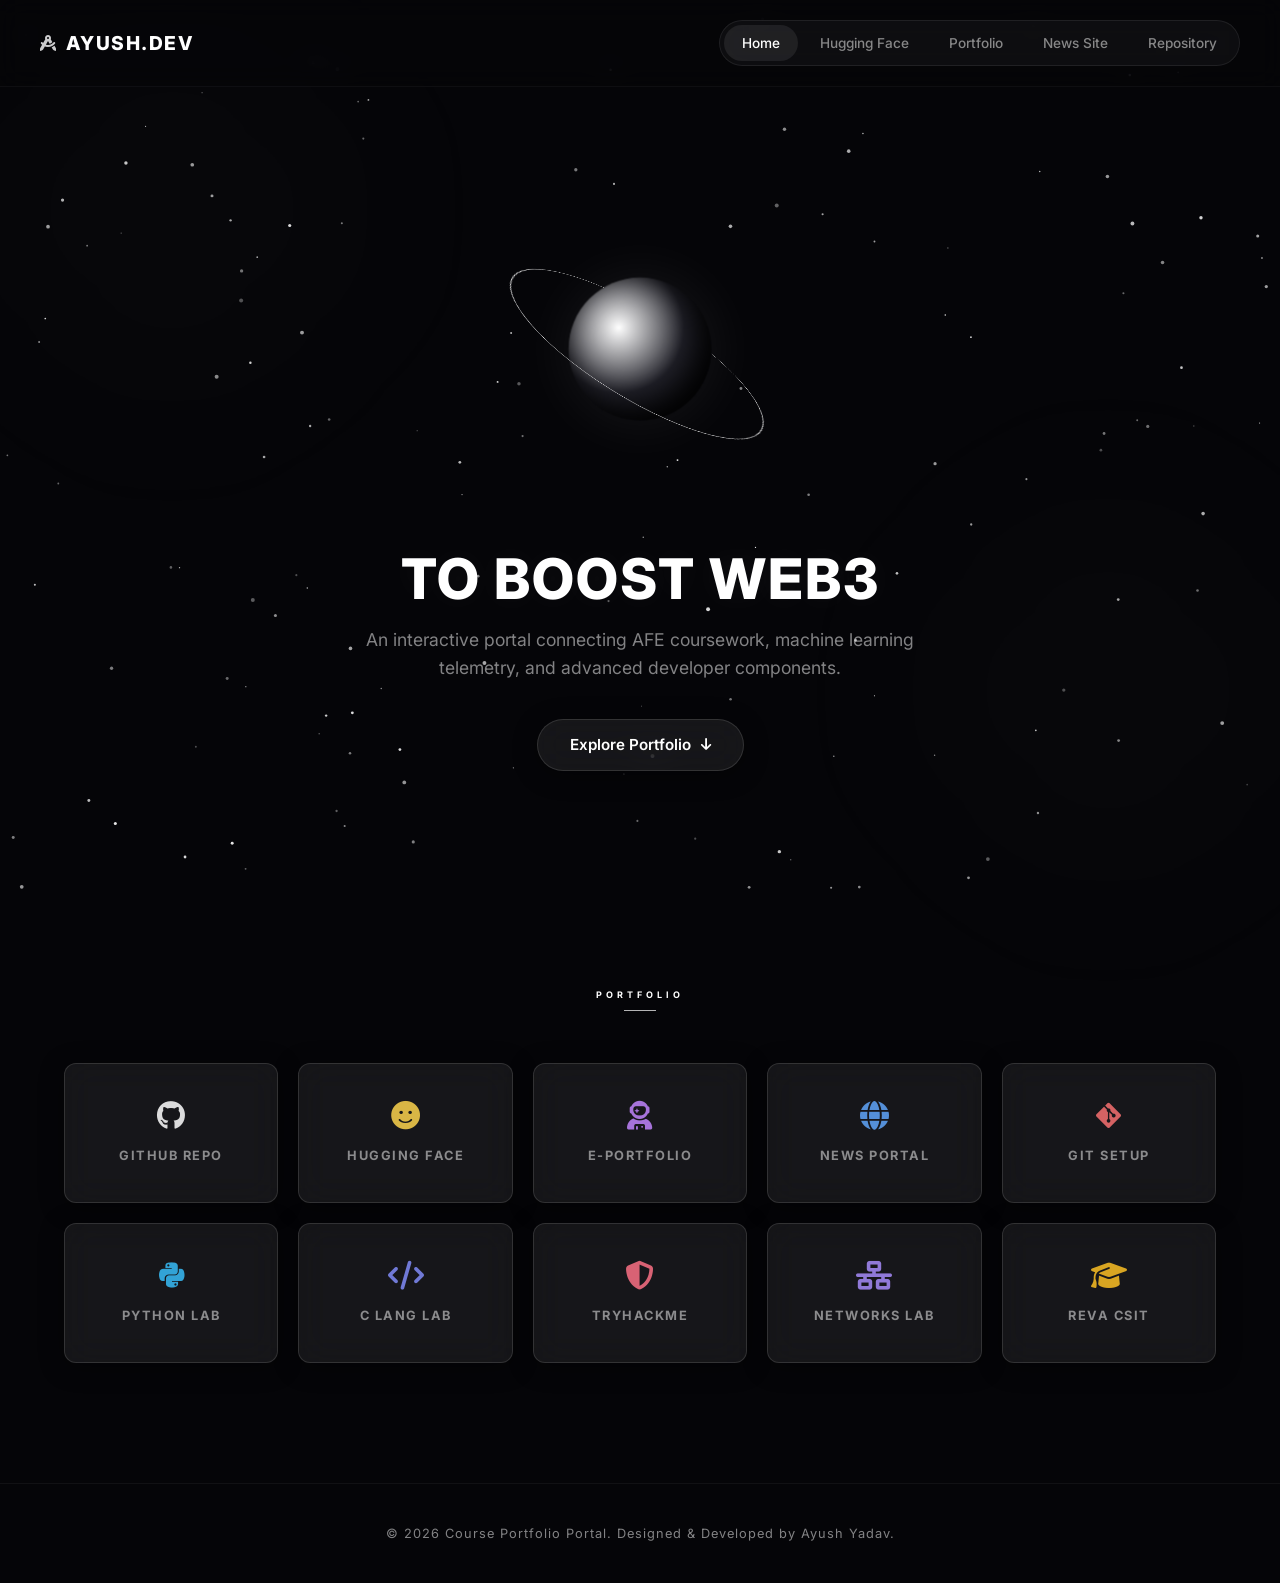
==== commit 27a24650: "Update branding to Ayush Yadav and configure user email" ====
--- a/index.html
+++ b/index.html
@@ -3,8 +3,8 @@
 <head>
   <meta charset="UTF-8">
   <meta name="viewport" content="width=device-width, initial-scale=1.0">
-  <title>Ankita Baler | AFE Projects Gateway</title>
-  <meta name="description" content="A premium glassmorphism Web3 space-themed gateway for Ankita Baler's coursework projects.">
+  <title>Ayush Yadav | AFE Projects Gateway</title>
+  <meta name="description" content="A premium glassmorphism Web3 space-themed gateway for Ayush Yadav's coursework projects.">
   
   <!-- FontAwesome Icons -->
   <link rel="stylesheet" href="https://cdnjs.cloudflare.com/ajax/libs/font-awesome/6.4.0/css/all.min.css">
@@ -24,14 +24,14 @@
   <!-- Header Navigation -->
   <header>
     <a href="#" class="logo">
-      <i class="fa-solid fa-compass-drafting"></i> Ankita.Dev
+      <i class="fa-solid fa-compass-drafting"></i> Ayush.Dev
     </a>
     <div class="nav-pill">
       <a href="#" class="active">Home</a>
       <a href="huggingface.html">Hugging Face</a>
       <a href="portfolio.html">Portfolio</a>
       <a href="news.html">News Site</a>
-      <a href="https://github.com/ankitabaler/AFE_Ankita_R25EJ009" target="_blank">Repository</a>
+      <a href="https://github.com/apexash-09/afe-projects" target="_blank">Repository</a>
     </div>
   </header>
 
@@ -56,7 +56,7 @@
     <div class="portfolio-grid">
       
       <!-- Card 1: GitHub Repo -->
-      <a href="https://github.com/ankitabaler/AFE_Ankita_R25EJ009" target="_blank" class="grid-card">
+      <a href="https://github.com/apexash-09/afe-projects" target="_blank" class="grid-card">
         <i class="fa-brands fa-github card-icon"></i>
         <span class="card-title">GitHub Repo</span>
       </a>
@@ -120,7 +120,7 @@
 
   <!-- Footer -->
   <footer>
-    <p>&copy; 2026 Course Portfolio Portal. Designed & Developed by Ankita Baler.</p>
+    <p>&copy; 2026 Course Portfolio Portal. Designed & Developed by Ayush Yadav.</p>
   </footer>
 
   <!-- Modal Overlay -->
@@ -147,8 +147,8 @@
         body: `
           <p>Configure and update local repositories to sync directly with GitHub Pages:</p>
           <div class="modal-list-title">1. Setup Git User Configurations:</div>
-          <pre>git config --global user.name "Ankita Baler"
-git config --global user.email "balerankita@gmail.com"</pre>
+          <pre>git config --global user.name "Ayush Yadav"
+git config --global user.email "apexms0905@gmail.com"</pre>
           <div class="modal-list-title">2. Commit Local Changes:</div>
           <pre>git add .
 git commit -m "Configure master Web3 dashboard"</pre>
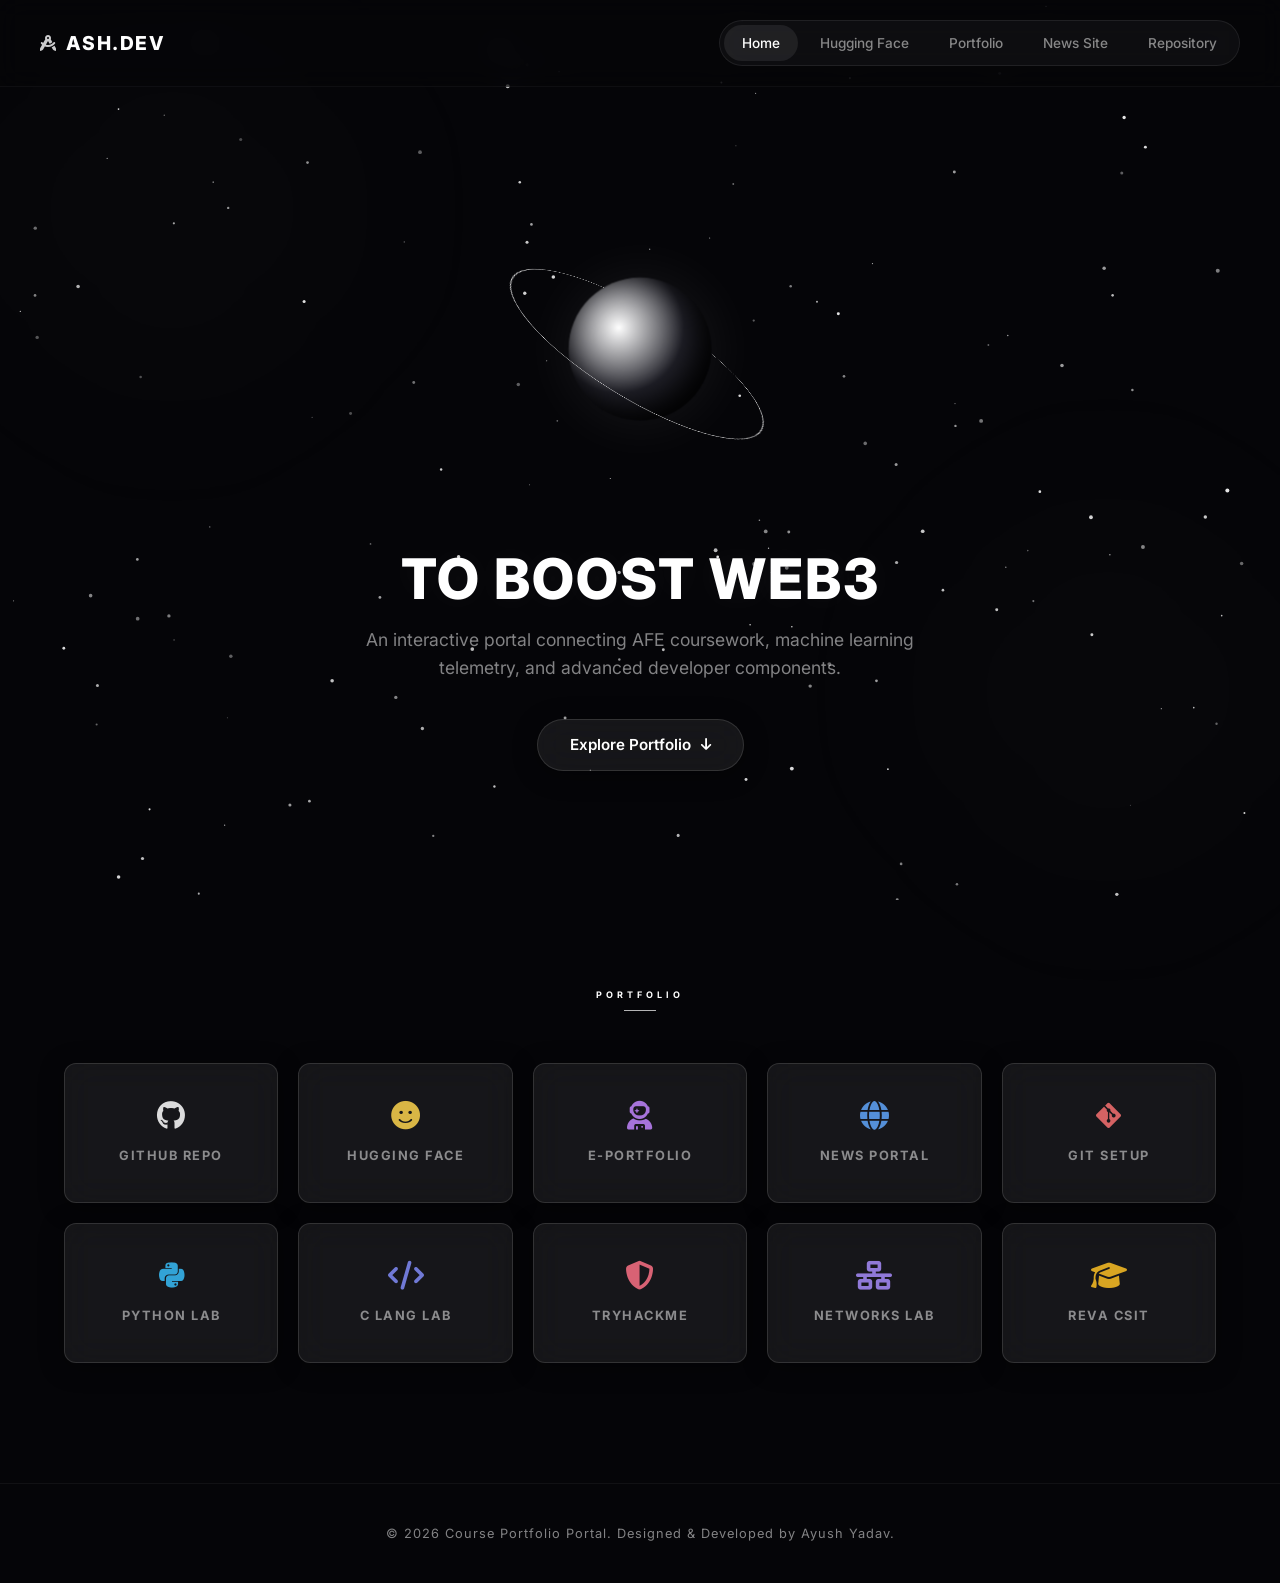
==== commit 59693c65: "Rebrand logo to Ash.Dev and update GitHub repo links to /tree/main" ====
--- a/index.html
+++ b/index.html
@@ -24,14 +24,14 @@
   <!-- Header Navigation -->
   <header>
     <a href="#" class="logo">
-      <i class="fa-solid fa-compass-drafting"></i> Ayush.Dev
+      <i class="fa-solid fa-compass-drafting"></i> Ash.Dev
     </a>
     <div class="nav-pill">
       <a href="#" class="active">Home</a>
       <a href="huggingface.html">Hugging Face</a>
       <a href="portfolio.html">Portfolio</a>
       <a href="news.html">News Site</a>
-      <a href="https://github.com/apexash-09/afe-projects" target="_blank">Repository</a>
+      <a href="https://github.com/apexash-09/afe-projects/tree/main" target="_blank">Repository</a>
     </div>
   </header>
 
@@ -56,7 +56,7 @@
     <div class="portfolio-grid">
       
       <!-- Card 1: GitHub Repo -->
-      <a href="https://github.com/apexash-09/afe-projects" target="_blank" class="grid-card">
+      <a href="https://github.com/apexash-09/afe-projects/tree/main" target="_blank" class="grid-card">
         <i class="fa-brands fa-github card-icon"></i>
         <span class="card-title">GitHub Repo</span>
       </a>
